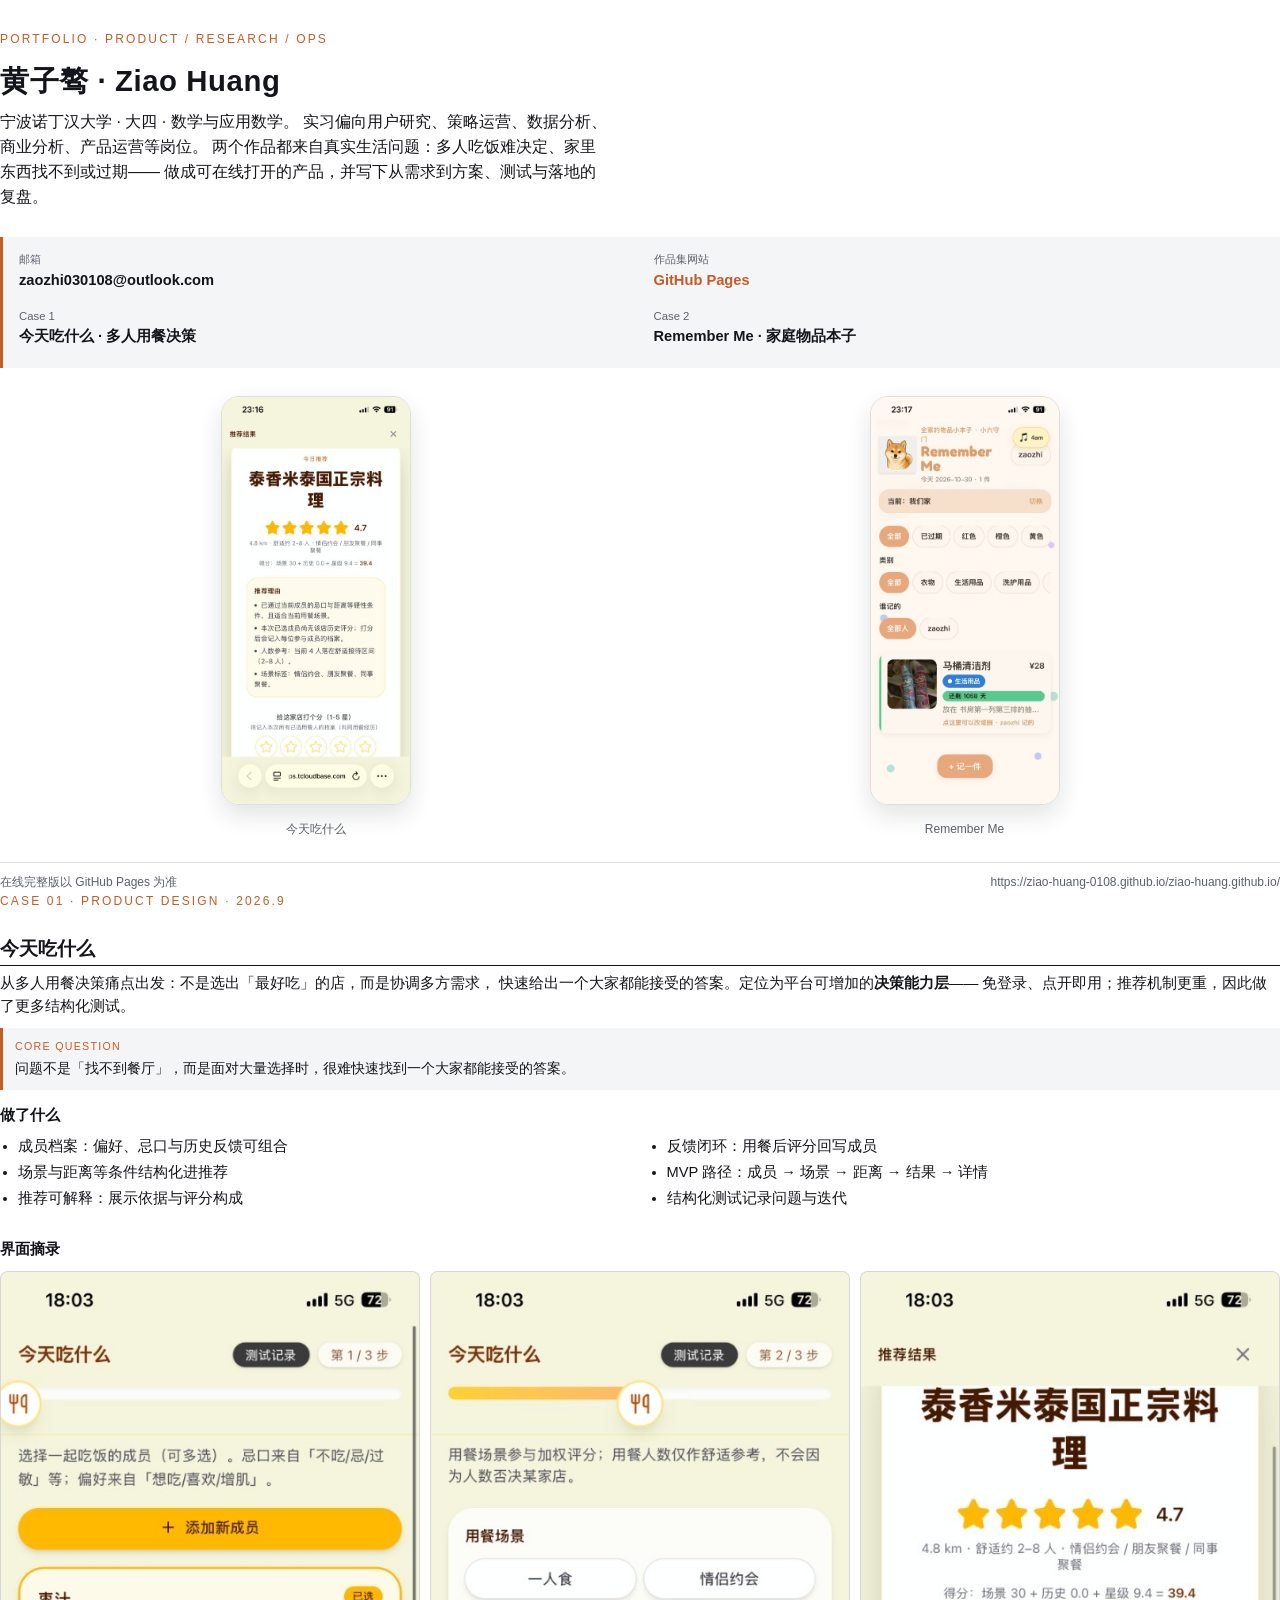
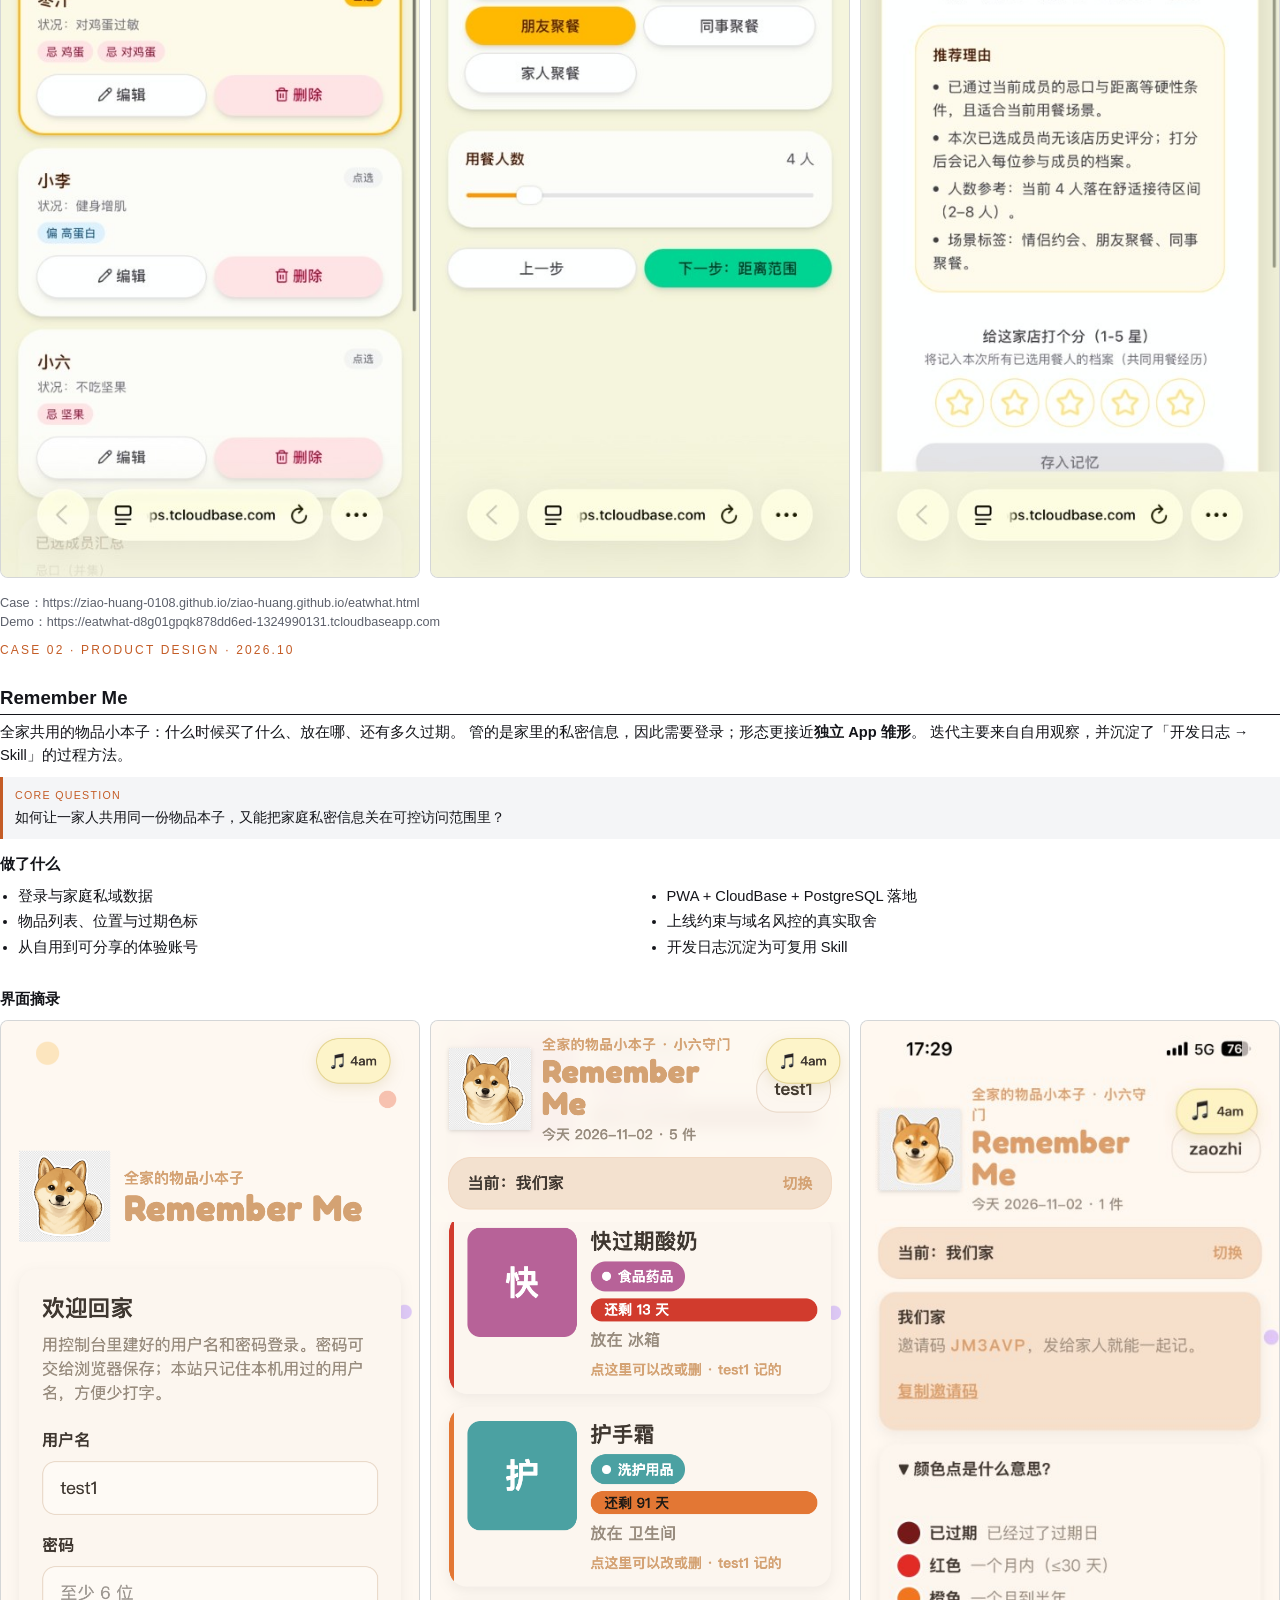
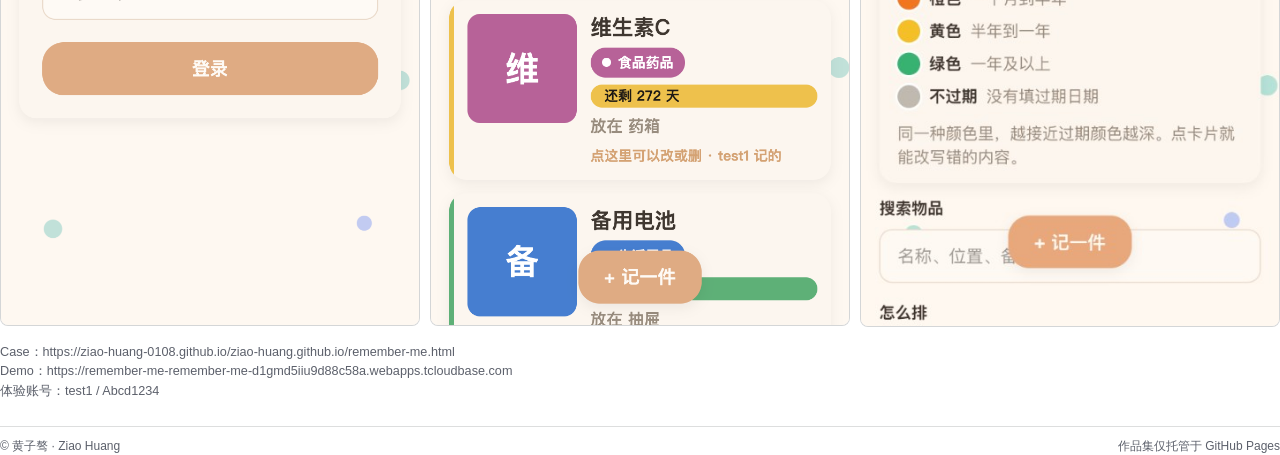
==== portfolio-print.html @ 0d46d1a1 "Host the portfolio on GitHub Pages only and add a PDF export. Drop the CloudBase sync claim, documen" ====
<!DOCTYPE html>
<html lang="zh-CN">
<head>
  <meta charset="UTF-8" />
  <meta name="viewport" content="width=device-width, initial-scale=1" />
  <title>黄子骜 · Ziao Huang｜作品集 PDF</title>
  <style>
    @page { size: A4; margin: 14mm 14mm 16mm; }
    :root {
      --ink: #14151a;
      --mute: #5c606b;
      --amber: #c45c26;
      --line: rgba(20, 21, 26, 0.14);
      --paper: #f4f5f7;
    }
    * { box-sizing: border-box; }
    html, body {
      margin: 0;
      color: var(--ink);
      font: 11pt/1.55 "PingFang SC", "Hiragino Sans GB", "Microsoft YaHei", Helvetica, Arial, sans-serif;
      background: #fff;
      -webkit-print-color-adjust: exact;
      print-color-adjust: exact;
    }
    a { color: var(--amber); text-decoration: none; }
    h1, h2, h3 { margin: 0 0 0.35em; line-height: 1.25; font-weight: 700; }
    h1 { font-size: 22pt; letter-spacing: 0.02em; }
    h2 {
      font-size: 14pt;
      border-bottom: 1.5px solid var(--ink);
      padding-bottom: 0.25em;
      margin-top: 1.4em;
    }
    h3 { font-size: 11.5pt; margin-top: 1em; }
    p { margin: 0 0 0.65em; }
    ul { margin: 0.2em 0 0.8em; padding-left: 1.2em; }
    li { margin: 0.2em 0; }
    .muted { color: var(--mute); }
    .cover {
      min-height: 90vh;
      display: flex;
      flex-direction: column;
      justify-content: space-between;
      page-break-after: always;
      padding-top: 8mm;
    }
    .eyebrow {
      color: var(--amber);
      font-size: 9pt;
      letter-spacing: 0.18em;
      text-transform: uppercase;
      margin-bottom: 1.2em;
    }
    .lead { font-size: 12pt; max-width: 38em; color: var(--ink); }
    .meta {
      display: grid;
      grid-template-columns: 1fr 1fr;
      gap: 10px 24px;
      margin-top: 28px;
      padding: 14px 16px;
      background: var(--paper);
      border-left: 3px solid var(--amber);
    }
    .meta dt { font-size: 8.5pt; color: var(--mute); margin: 0; }
    .meta dd { margin: 0 0 6px; font-weight: 600; }
    .phones {
      display: grid;
      grid-template-columns: 1fr 1fr;
      gap: 18px;
      margin-top: 28px;
      align-items: end;
    }
    .phones figure { margin: 0; text-align: center; }
    .phones img {
      width: 100%;
      max-width: 190px;
      height: auto;
      border-radius: 18px;
      border: 1px solid var(--line);
      box-shadow: 0 10px 24px rgba(20, 21, 26, 0.12);
    }
    .phones figcaption { margin-top: 8px; font-size: 9pt; color: var(--mute); }
    .footer-line {
      display: flex;
      justify-content: space-between;
      gap: 12px;
      font-size: 9pt;
      color: var(--mute);
      border-top: 1px solid var(--line);
      padding-top: 10px;
      margin-top: 24px;
    }
    .case { page-break-before: always; }
    .shot-grid {
      display: grid;
      grid-template-columns: repeat(3, 1fr);
      gap: 10px;
      margin: 12px 0 16px;
    }
    .shot-grid img {
      width: 100%;
      height: auto;
      border: 1px solid var(--line);
      border-radius: 8px;
      background: var(--paper);
    }
    .shot-wide {
      margin: 12px 0 16px;
    }
    .shot-wide img {
      width: 100%;
      max-height: 220px;
      object-fit: contain;
      object-position: top;
      border: 1px solid var(--line);
      border-radius: 8px;
      background: var(--paper);
    }
    .callout {
      background: var(--paper);
      border-left: 3px solid var(--amber);
      padding: 10px 12px;
      margin: 10px 0 14px;
      font-size: 10.5pt;
    }
    .label {
      display: block;
      font-size: 8pt;
      letter-spacing: 0.12em;
      text-transform: uppercase;
      color: var(--amber);
      margin-bottom: 4px;
    }
    .links {
      font-size: 9.5pt;
      color: var(--mute);
      margin-top: 10px;
    }
    .two-col {
      display: grid;
      grid-template-columns: 1fr 1fr;
      gap: 12px 18px;
    }
    @media print {
      .cover { min-height: auto; height: 250mm; }
    }
  </style>
</head>
<body>
  <section class="cover">
    <div>
      <p class="eyebrow">Portfolio · Product / Research / Ops</p>
      <h1>黄子骜 · Ziao Huang</h1>
      <p class="lead">
        宁波诺丁汉大学 · 大四 · 数学与应用数学。
        实习偏向用户研究、策略运营、数据分析、商业分析、产品运营等岗位。
        两个作品都来自真实生活问题：多人吃饭难决定、家里东西找不到或过期——
        做成可在线打开的产品，并写下从需求到方案、测试与落地的复盘。
      </p>
      <dl class="meta">
        <div>
          <dt>邮箱</dt>
          <dd>zaozhi030108@outlook.com</dd>
        </div>
        <div>
          <dt>作品集网站</dt>
          <dd><a href="https://ziao-huang-0108.github.io/ziao-huang.github.io/">GitHub Pages</a></dd>
        </div>
        <div>
          <dt>Case 1</dt>
          <dd>今天吃什么 · 多人用餐决策</dd>
        </div>
        <div>
          <dt>Case 2</dt>
          <dd>Remember Me · 家庭物品本子</dd>
        </div>
      </dl>
      <div class="phones">
        <figure>
          <img src="assets/hero/eatwhat.jpg" alt="今天吃什么" />
          <figcaption>今天吃什么</figcaption>
        </figure>
        <figure>
          <img src="assets/hero/remember-me.jpg" alt="Remember Me" />
          <figcaption>Remember Me</figcaption>
        </figure>
      </div>
    </div>
    <div class="footer-line">
      <span>在线完整版以 GitHub Pages 为准</span>
      <span>https://ziao-huang-0108.github.io/ziao-huang.github.io/</span>
    </div>
  </section>

  <section class="case">
    <p class="eyebrow">Case 01 · Product Design · 2026.9</p>
    <h2>今天吃什么</h2>
    <p>
      从多人用餐决策痛点出发：不是选出「最好吃」的店，而是协调多方需求，
      快速给出一个大家都能接受的答案。定位为平台可增加的<strong>决策能力层</strong>——
      免登录、点开即用；推荐机制更重，因此做了更多结构化测试。
    </p>
    <div class="callout">
      <span class="label">Core question</span>
      问题不是「找不到餐厅」，而是面对大量选择时，很难快速找到一个大家都能接受的答案。
    </div>
    <h3>做了什么</h3>
    <div class="two-col">
      <ul>
        <li>成员档案：偏好、忌口与历史反馈可组合</li>
        <li>场景与距离等条件结构化进推荐</li>
        <li>推荐可解释：展示依据与评分构成</li>
      </ul>
      <ul>
        <li>反馈闭环：用餐后评分回写成员</li>
        <li>MVP 路径：成员 → 场景 → 距离 → 结果 → 详情</li>
        <li>结构化测试记录问题与迭代</li>
      </ul>
    </div>
    <h3>界面摘录</h3>
    <div class="shot-grid">
      <img src="assets/eatwhat/01-members-phone.jpg" alt="成员" />
      <img src="assets/eatwhat/02-scene-phone.jpg" alt="场景" />
      <img src="assets/eatwhat/04-result-phone.jpg" alt="结果" />
    </div>
    <p class="links">
      Case：https://ziao-huang-0108.github.io/ziao-huang.github.io/eatwhat.html<br />
      Demo：https://eatwhat-d8g01gpqk878dd6ed-1324990131.tcloudbaseapp.com
    </p>
  </section>

  <section class="case">
    <p class="eyebrow">Case 02 · Product Design · 2026.10</p>
    <h2>Remember Me</h2>
    <p>
      全家共用的物品小本子：什么时候买了什么、放在哪、还有多久过期。
      管的是家里的私密信息，因此需要登录；形态更接近<strong>独立 App 雏形</strong>。
      迭代主要来自自用观察，并沉淀了「开发日志 → Skill」的过程方法。
    </p>
    <div class="callout">
      <span class="label">Core question</span>
      如何让一家人共用同一份物品本子，又能把家庭私密信息关在可控访问范围里？
    </div>
    <h3>做了什么</h3>
    <div class="two-col">
      <ul>
        <li>登录与家庭私域数据</li>
        <li>物品列表、位置与过期色标</li>
        <li>从自用到可分享的体验账号</li>
      </ul>
      <ul>
        <li>PWA + CloudBase + PostgreSQL 落地</li>
        <li>上线约束与域名风控的真实取舍</li>
        <li>开发日志沉淀为可复用 Skill</li>
      </ul>
    </div>
    <h3>界面摘录</h3>
    <div class="shot-grid">
      <img src="assets/remember-me/03-login.png" alt="登录" />
      <img src="assets/remember-me/05-items-colored.png" alt="物品列表" />
      <img src="assets/remember-me/05-expiry-colors.png" alt="过期色标" />
    </div>
    <p class="links">
      Case：https://ziao-huang-0108.github.io/ziao-huang.github.io/remember-me.html<br />
      Demo：https://remember-me-remember-me-d1gmd5iiu9d88c58a.webapps.tcloudbase.com<br />
      体验账号：test1 / Abcd1234
    </p>
    <div class="footer-line">
      <span>© 黄子骜 · Ziao Huang</span>
      <span>作品集仅托管于 GitHub Pages</span>
    </div>
  </section>
</body>
</html>
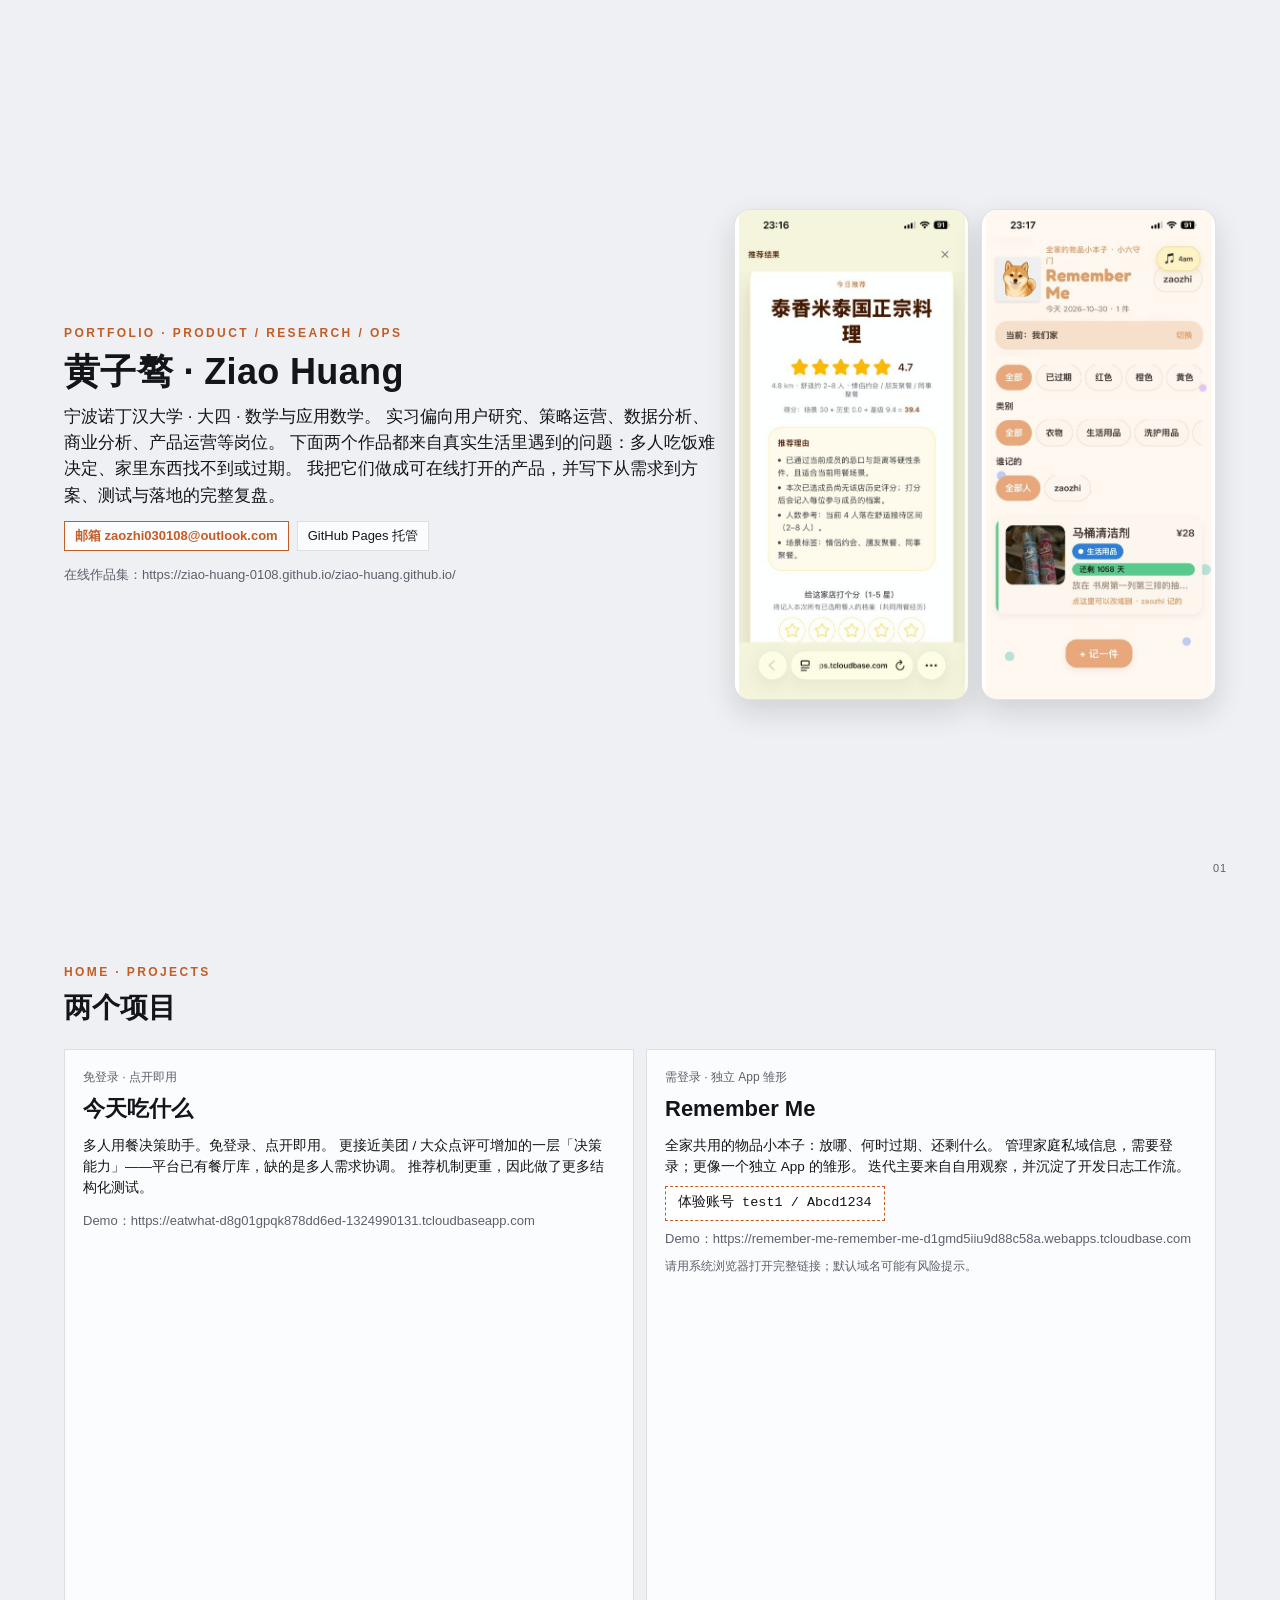
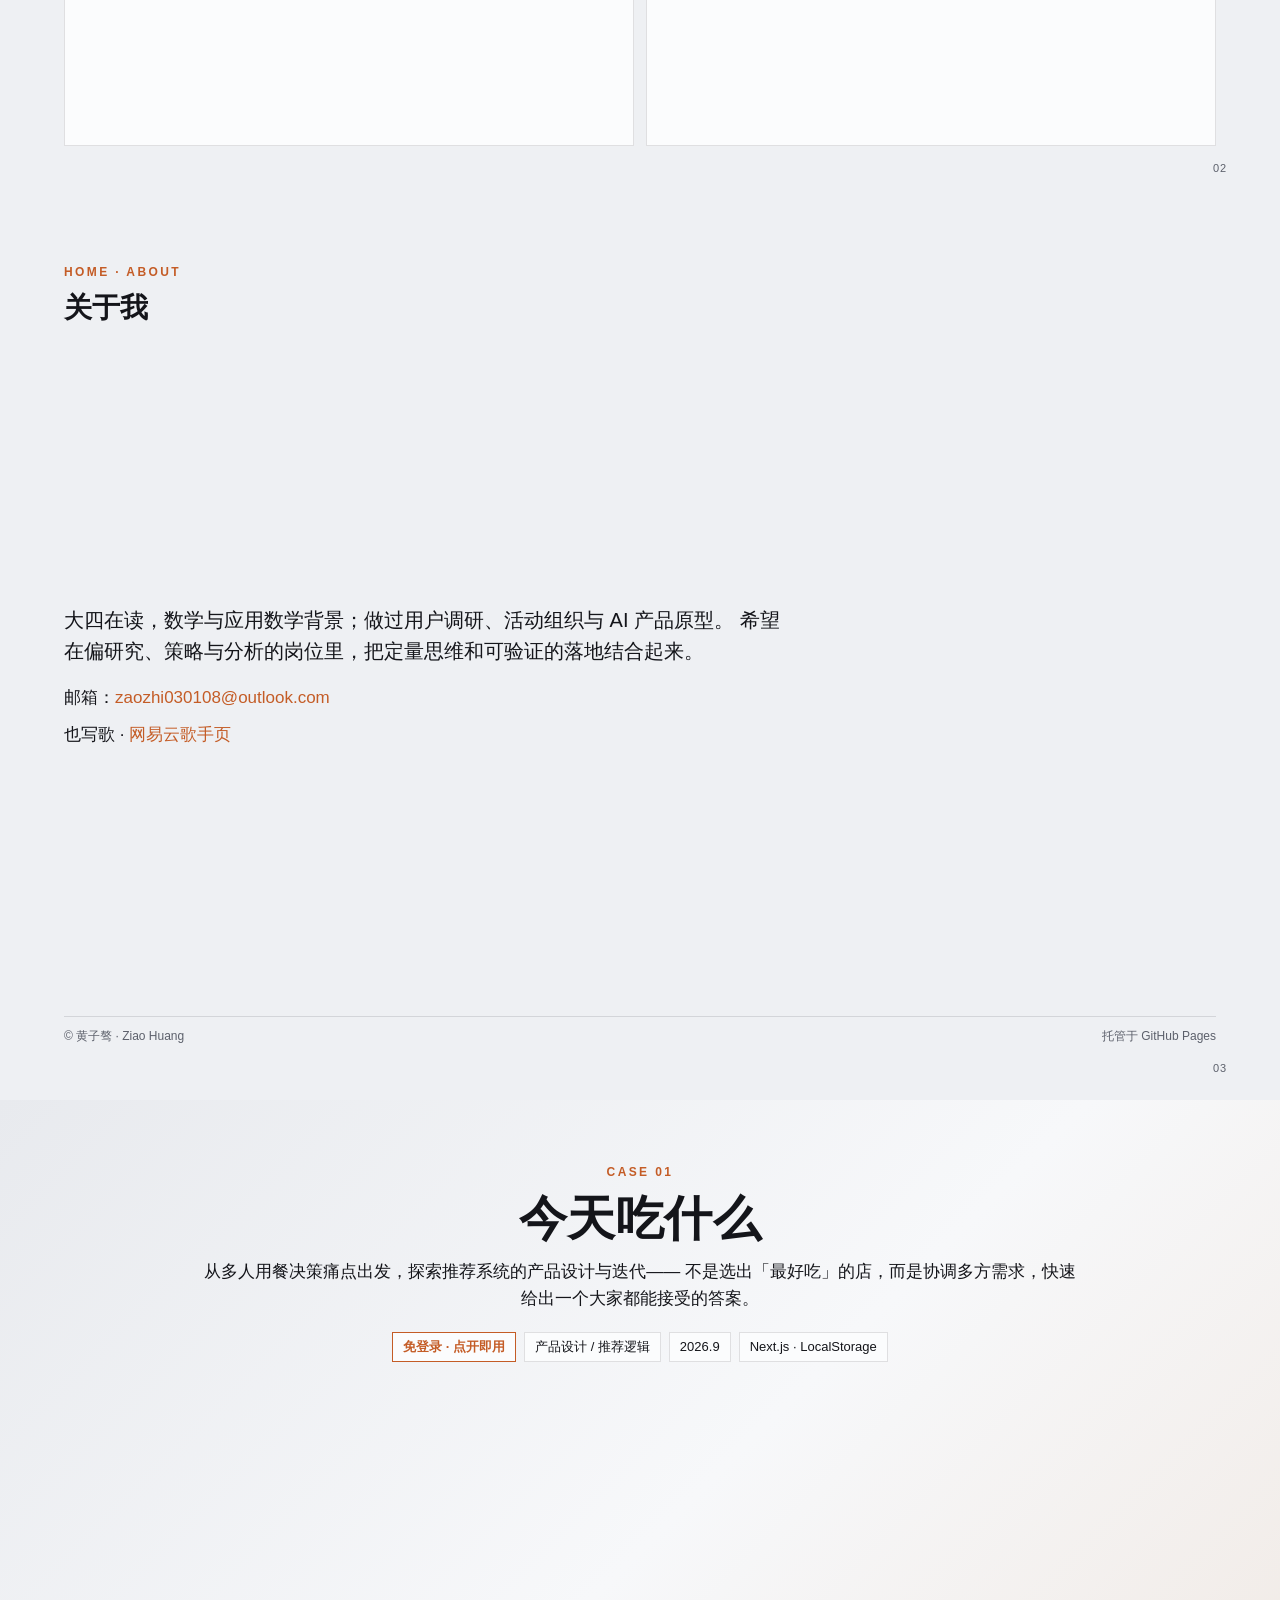
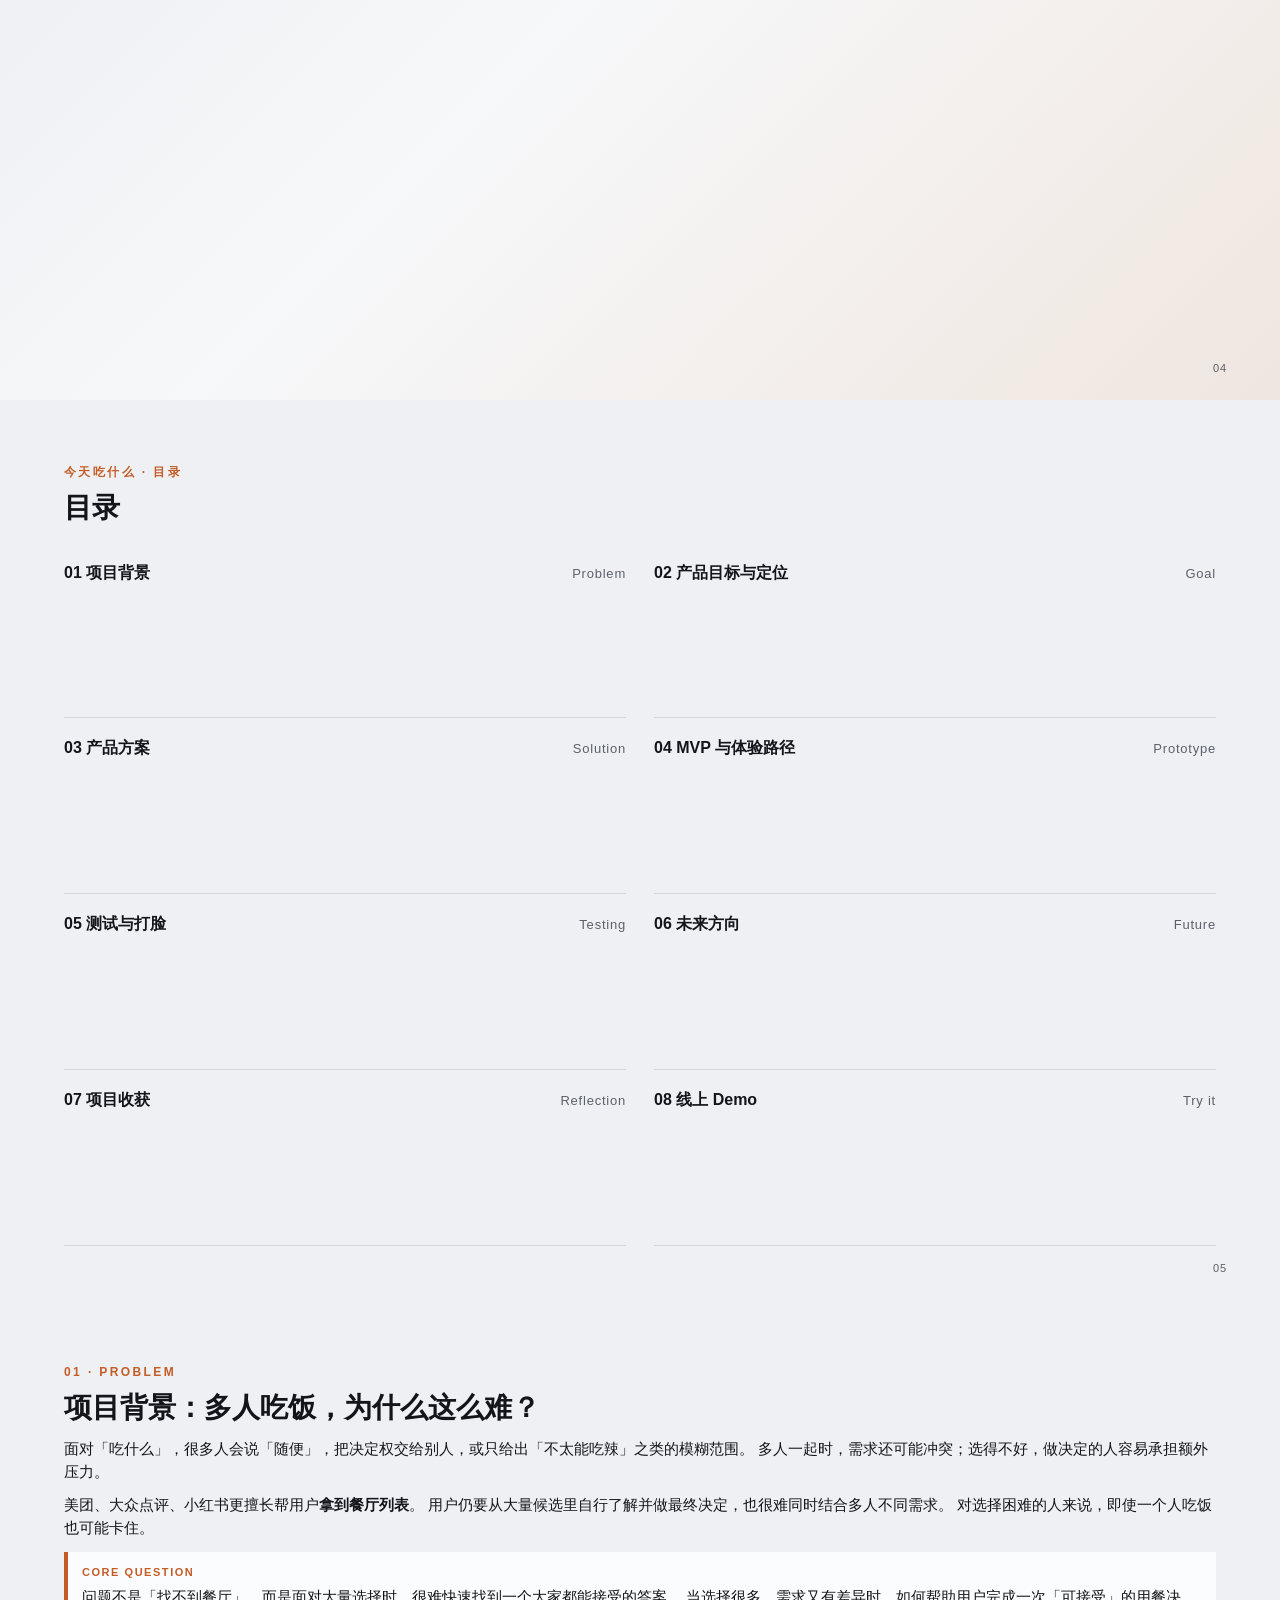
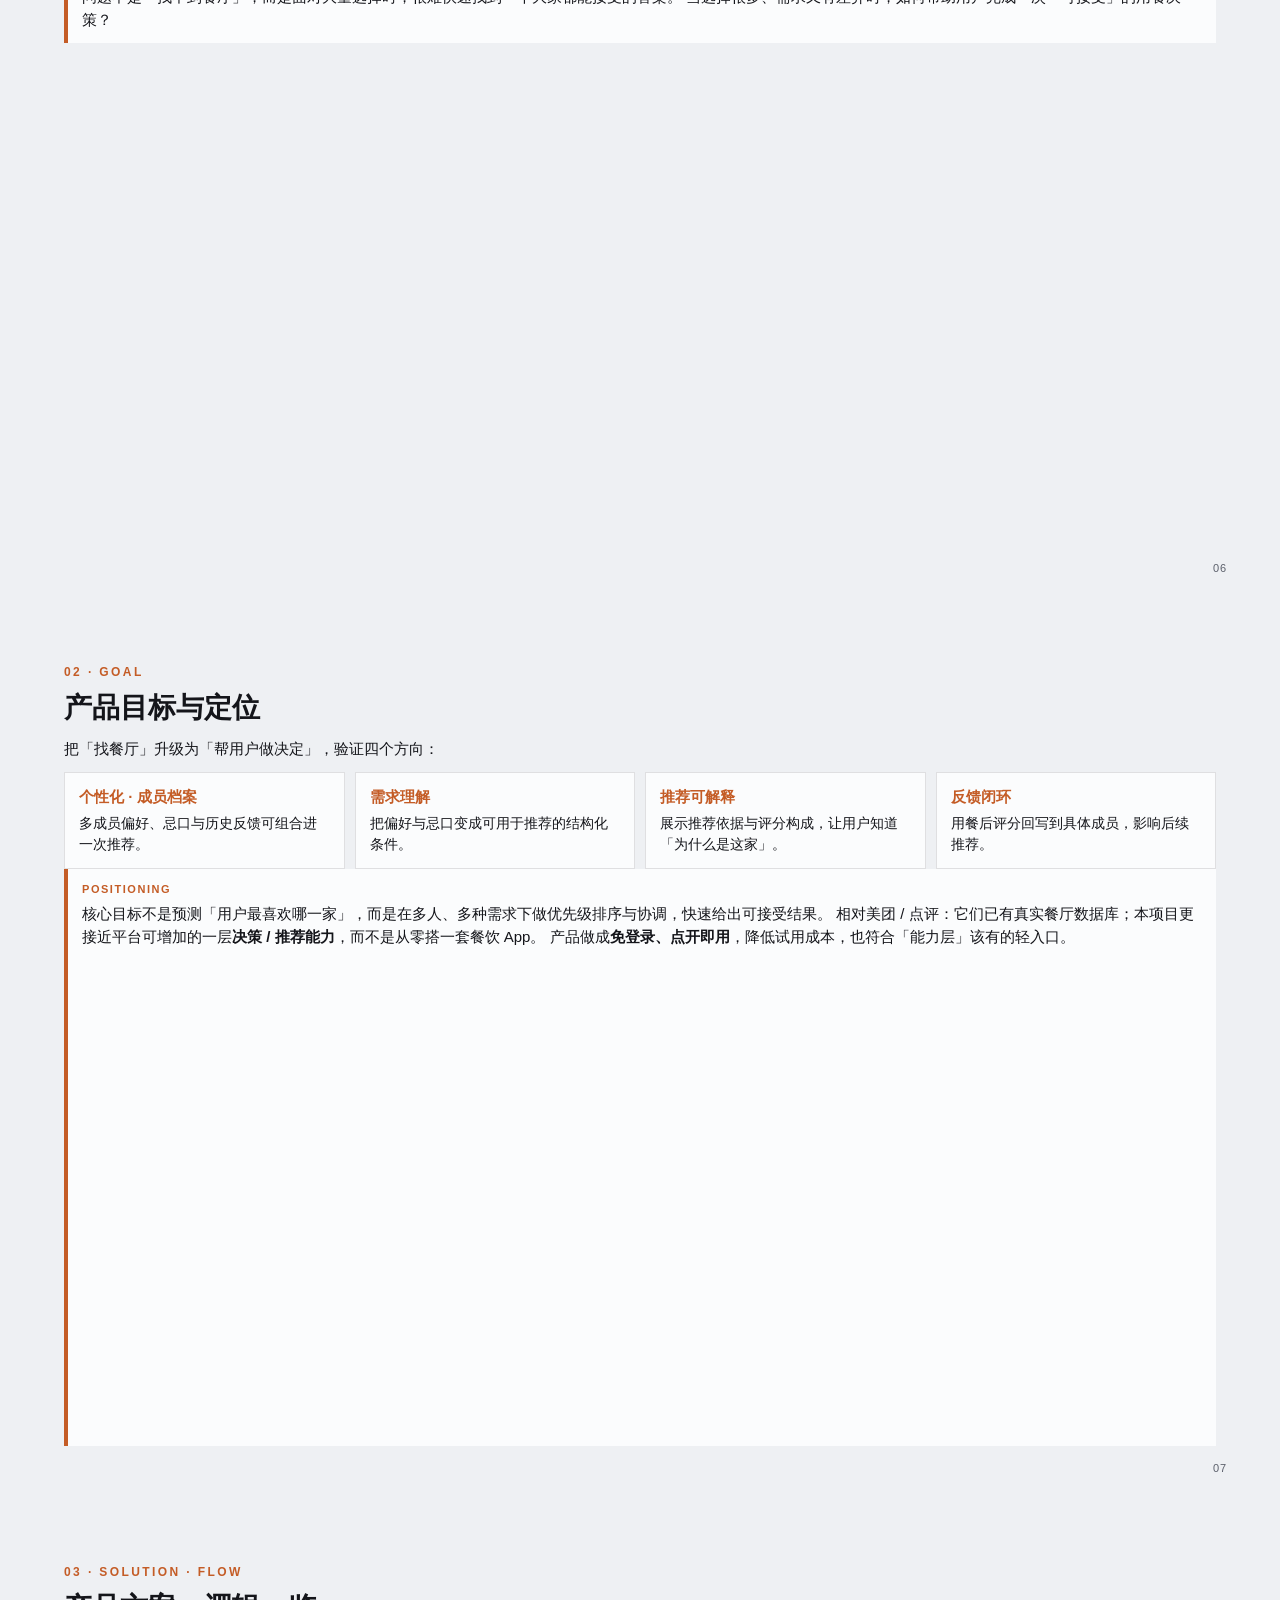
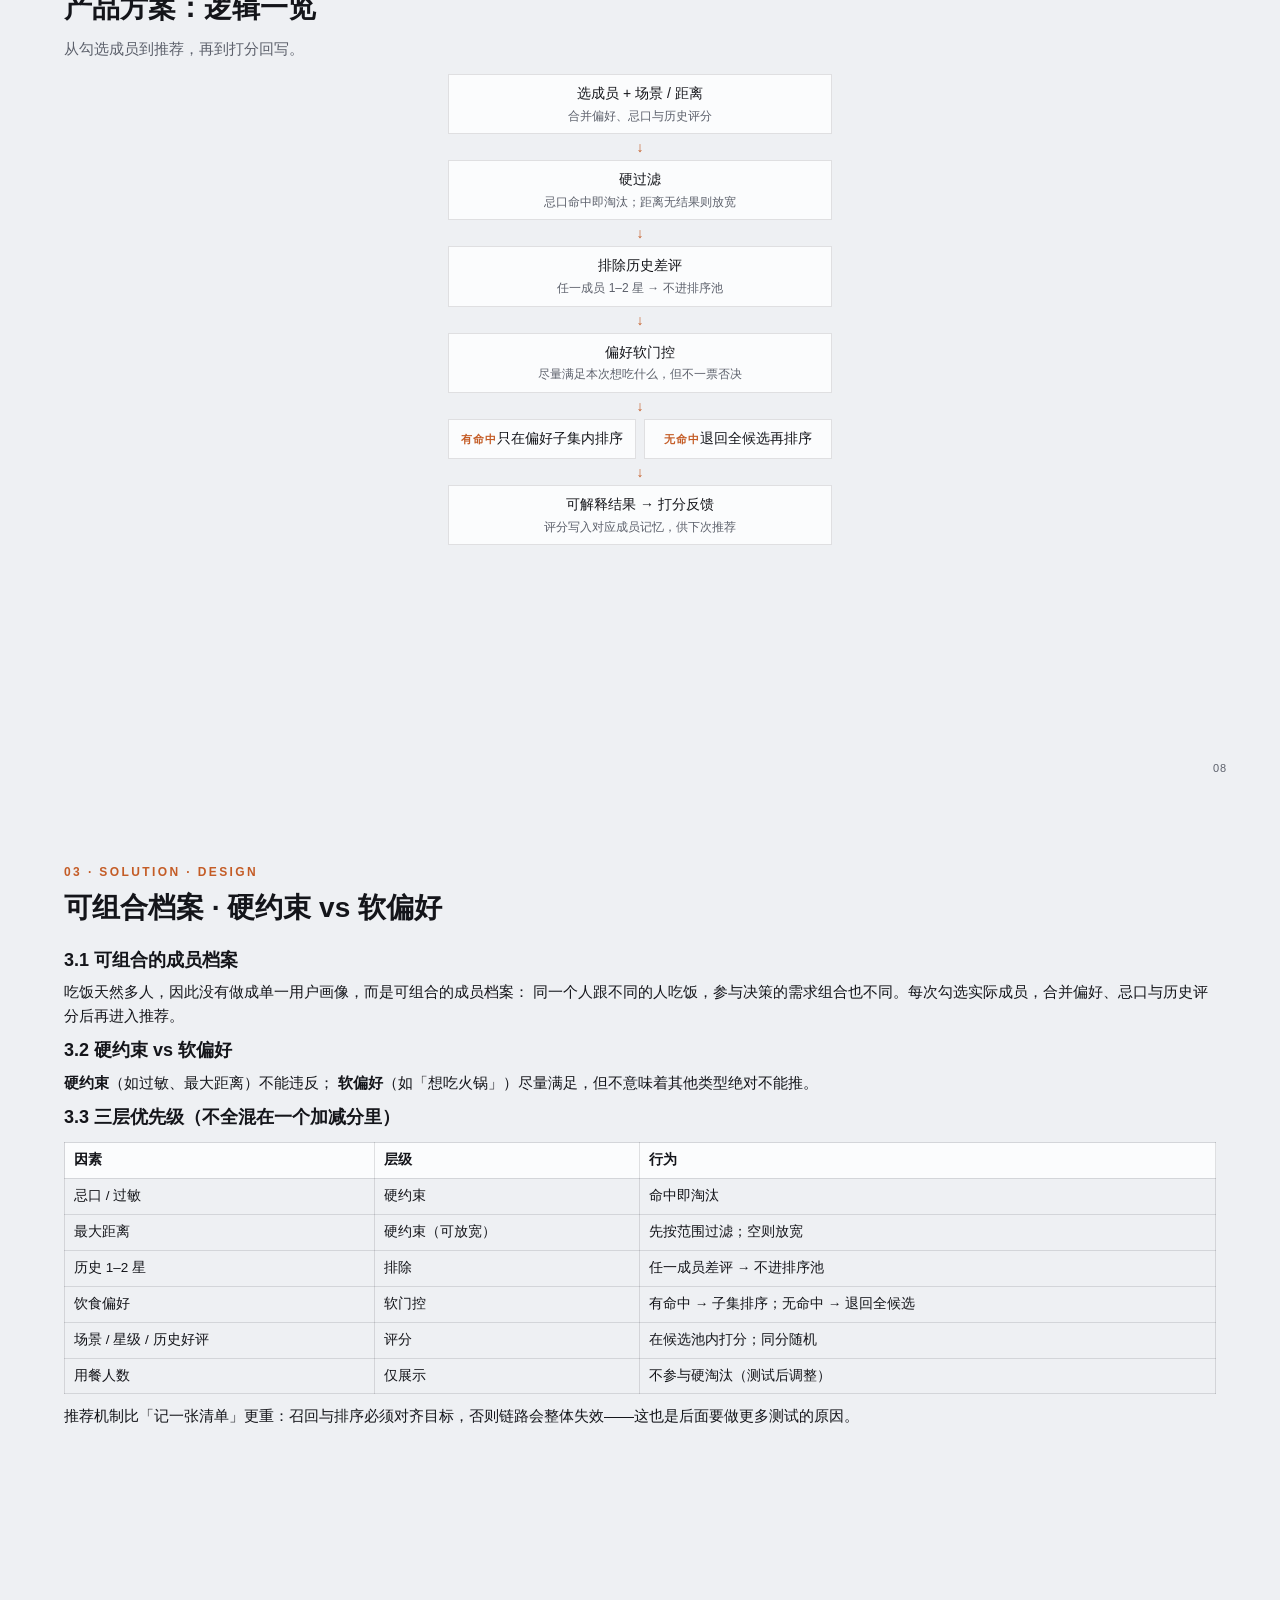
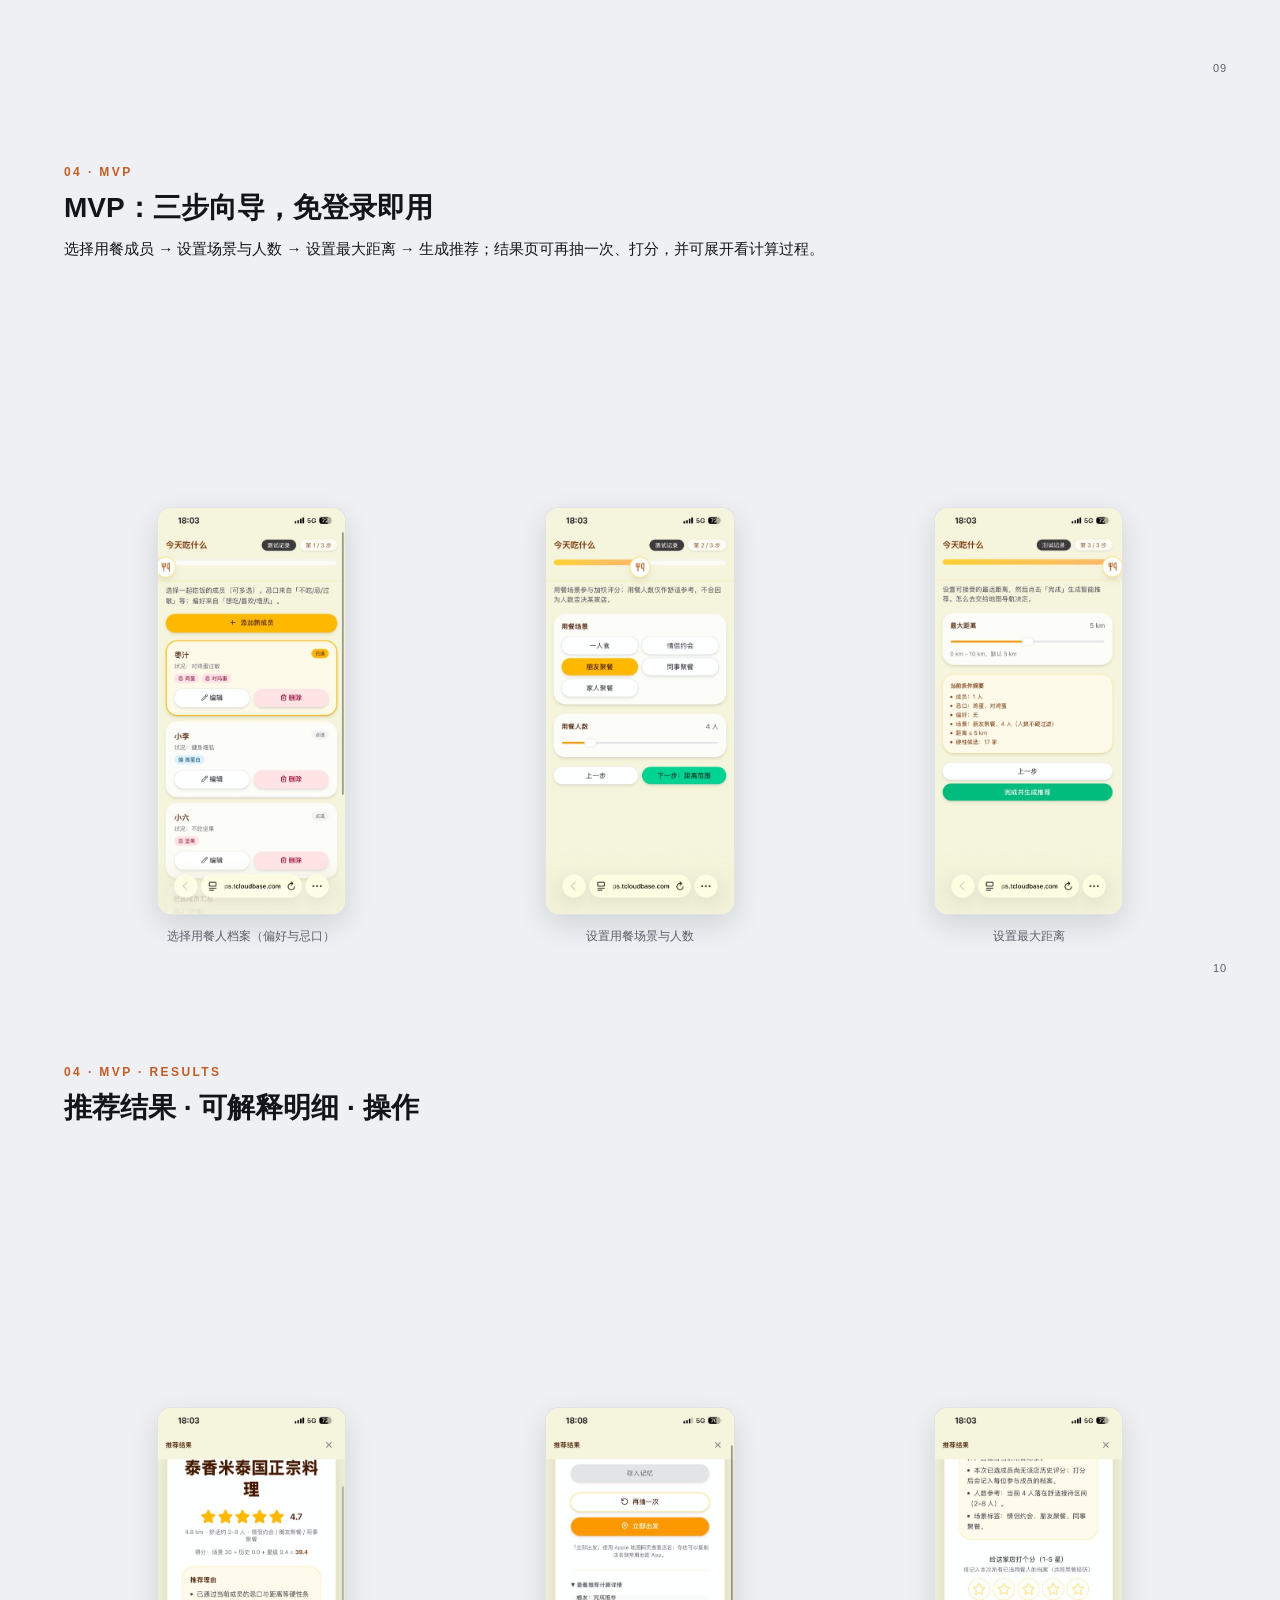
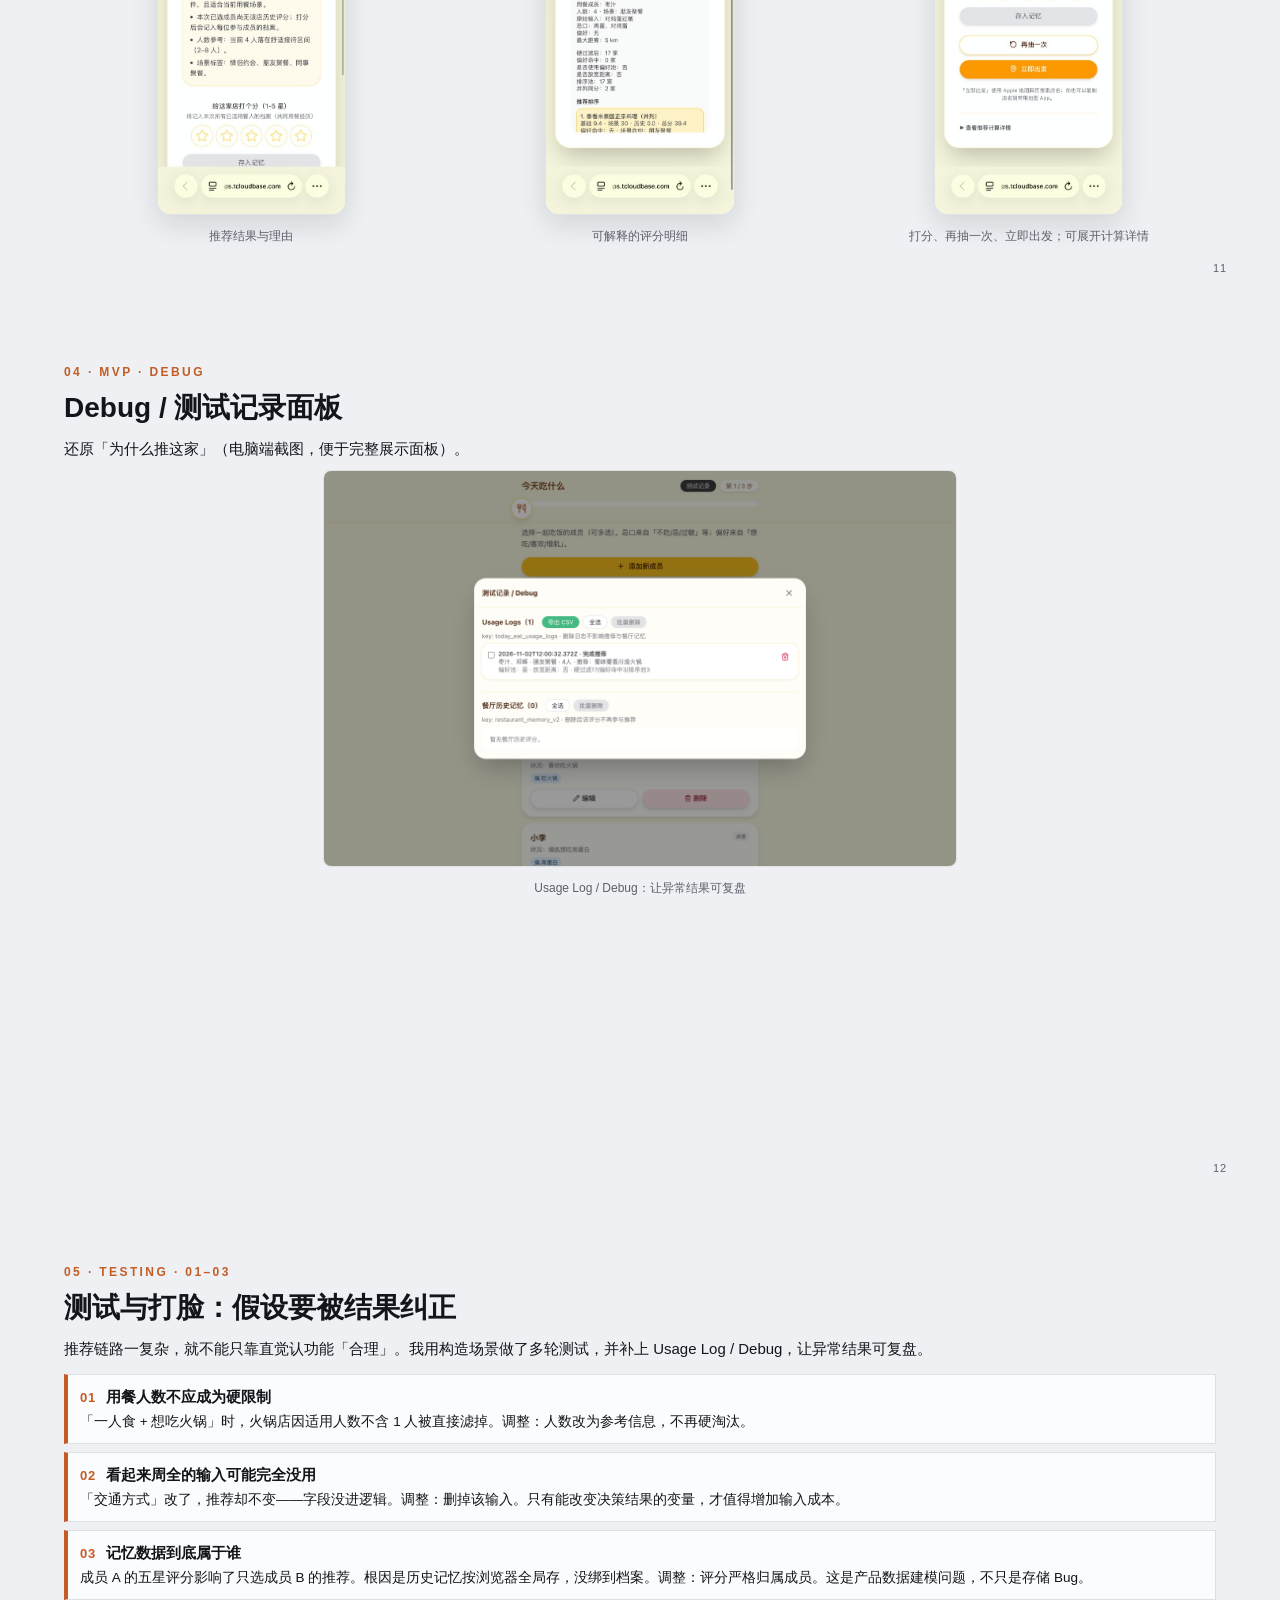
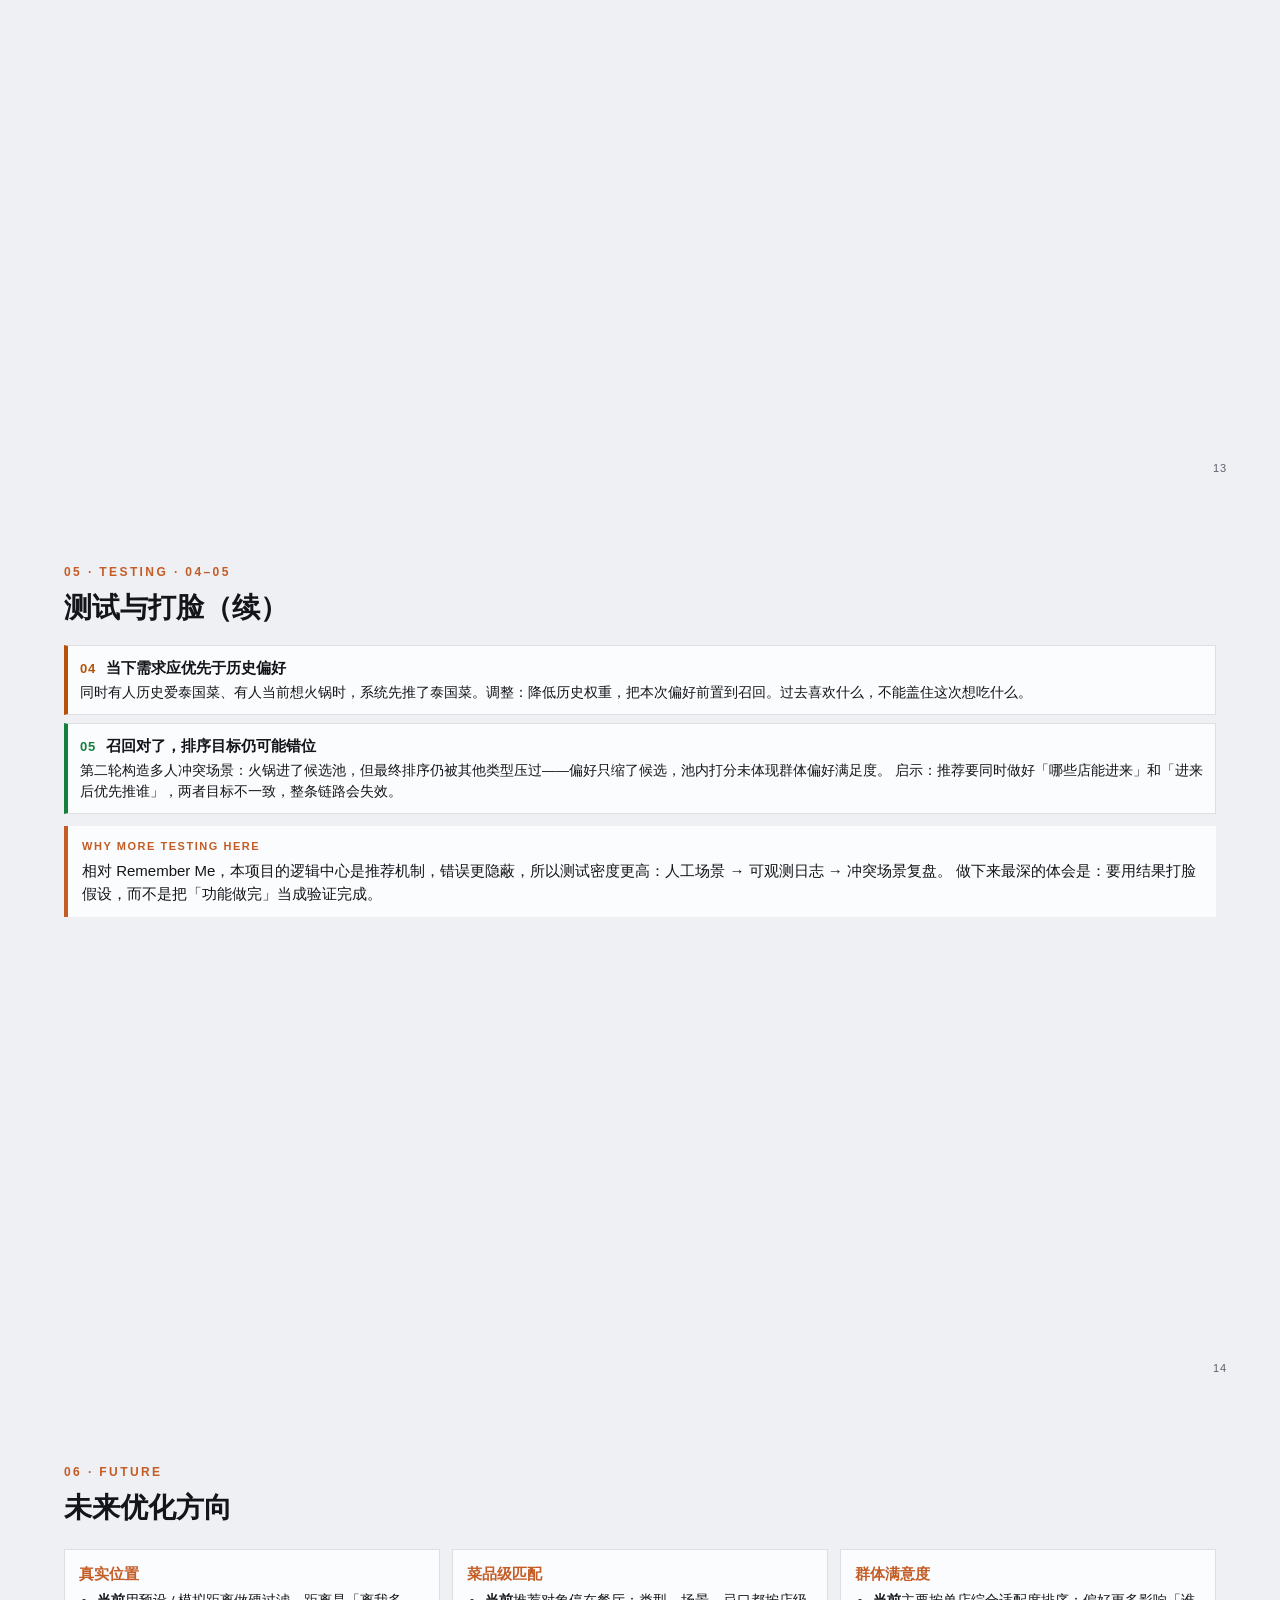
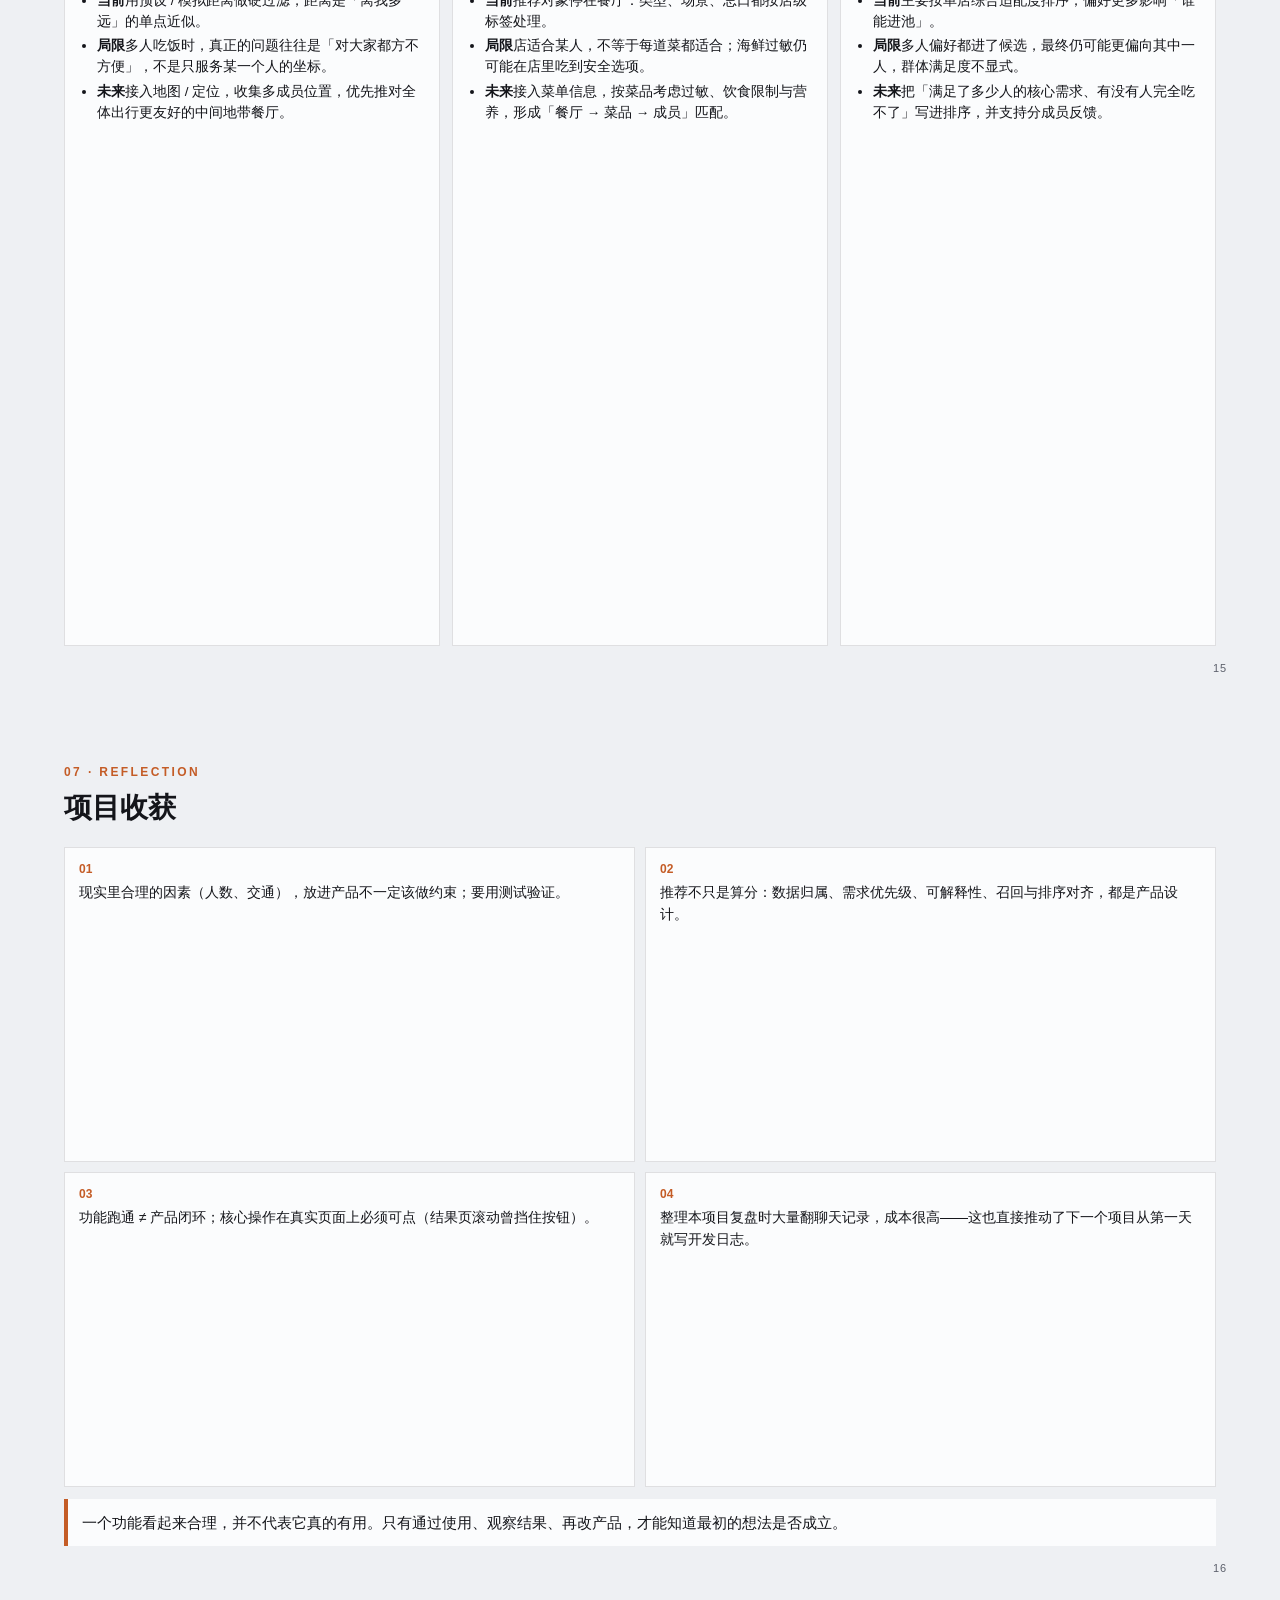
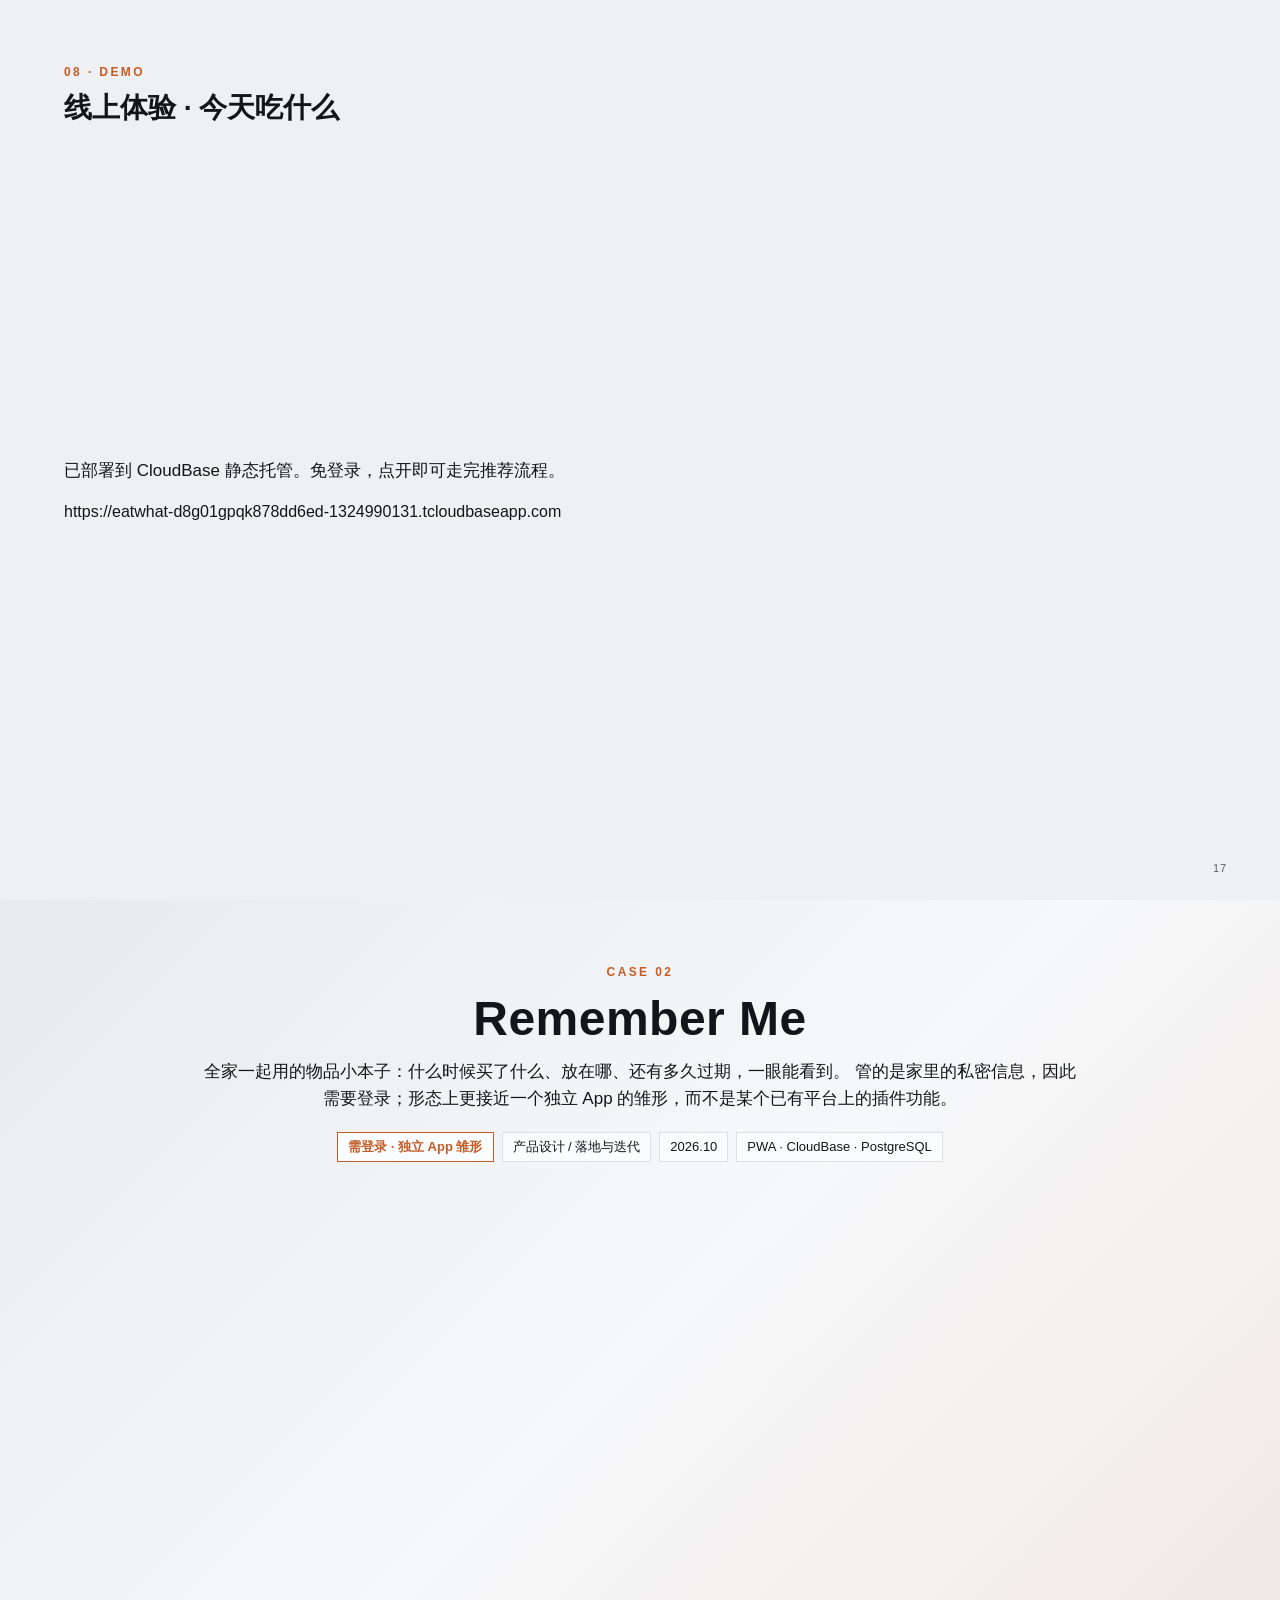
==== commit 644c7aaf: "Rebuild the portfolio PDF as a full PPT-style case deck. Include homepage and both case studies end-" ====
--- a/portfolio-print.html
+++ b/portfolio-print.html
@@ -2,273 +2,1046 @@
 <html lang="zh-CN">
 <head>
   <meta charset="UTF-8" />
-  <meta name="viewport" content="width=device-width, initial-scale=1" />
-  <title>黄子骜 · Ziao Huang｜作品集 PDF</title>
+  <title>黄子骜 · Ziao Huang｜作品集（PPT 版）</title>
   <style>
-    @page { size: A4; margin: 14mm 14mm 16mm; }
+    @page { size: landscape; margin: 0; }
     :root {
       --ink: #14151a;
       --mute: #5c606b;
       --amber: #c45c26;
-      --line: rgba(20, 21, 26, 0.14);
-      --paper: #f4f5f7;
+      --paper: #eef0f3;
+      --surface: #fbfcfd;
+      --line: rgba(20, 21, 26, 0.12);
+      --ok: #15803d;
+      --warn: #b45309;
     }
     * { box-sizing: border-box; }
     html, body {
-      margin: 0;
+      margin: 0; padding: 0;
       color: var(--ink);
-      font: 11pt/1.55 "PingFang SC", "Hiragino Sans GB", "Microsoft YaHei", Helvetica, Arial, sans-serif;
-      background: #fff;
+      background: #111;
+      font: 15px/1.55 "PingFang SC", "Hiragino Sans GB", "Microsoft YaHei", Helvetica, Arial, sans-serif;
       -webkit-print-color-adjust: exact;
       print-color-adjust: exact;
     }
     a { color: var(--amber); text-decoration: none; }
-    h1, h2, h3 { margin: 0 0 0.35em; line-height: 1.25; font-weight: 700; }
-    h1 { font-size: 22pt; letter-spacing: 0.02em; }
-    h2 {
-      font-size: 14pt;
-      border-bottom: 1.5px solid var(--ink);
-      padding-bottom: 0.25em;
-      margin-top: 1.4em;
-    }
-    h3 { font-size: 11.5pt; margin-top: 1em; }
-    p { margin: 0 0 0.65em; }
-    ul { margin: 0.2em 0 0.8em; padding-left: 1.2em; }
-    li { margin: 0.2em 0; }
-    .muted { color: var(--mute); }
-    .cover {
-      min-height: 90vh;
+    h1, h2, h3, p, ul, ol, table { margin: 0; }
+    ul, ol { padding-left: 1.2em; }
+    li + li { margin-top: 0.28em; }
+    strong { font-weight: 700; }
+
+    .slide {
+      width: 100vw;
+      height: 100vh;
+      padding: 7vh 5vw 6vh;
+      background: var(--paper);
+      page-break-after: always;
+      page-break-inside: avoid;
+      break-after: page;
+      break-inside: avoid;
+      position: relative;
+      overflow: hidden;
+      display: block;
+    }
+    .slide-inner {
+      height: 100%;
       display: flex;
       flex-direction: column;
-      justify-content: space-between;
-      page-break-after: always;
-      padding-top: 8mm;
+    }
+    .slide:last-child { page-break-after: auto; break-after: auto; }
+    .slide::after {
+      content: attr(data-folio);
+      position: absolute;
+      right: 14mm; bottom: 6mm;
+      font-size: 11px; color: var(--mute); letter-spacing: 0.08em;
     }
     .eyebrow {
       color: var(--amber);
-      font-size: 9pt;
-      letter-spacing: 0.18em;
+      font-size: 12px;
+      letter-spacing: 0.2em;
       text-transform: uppercase;
-      margin-bottom: 1.2em;
-    }
-    .lead { font-size: 12pt; max-width: 38em; color: var(--ink); }
-    .meta {
-      display: grid;
-      grid-template-columns: 1fr 1fr;
-      gap: 10px 24px;
-      margin-top: 28px;
-      padding: 14px 16px;
-      background: var(--paper);
-      border-left: 3px solid var(--amber);
-    }
-    .meta dt { font-size: 8.5pt; color: var(--mute); margin: 0; }
-    .meta dd { margin: 0 0 6px; font-weight: 600; }
-    .phones {
-      display: grid;
-      grid-template-columns: 1fr 1fr;
-      gap: 18px;
-      margin-top: 28px;
-      align-items: end;
-    }
-    .phones figure { margin: 0; text-align: center; }
-    .phones img {
-      width: 100%;
-      max-width: 190px;
-      height: auto;
-      border-radius: 18px;
+      margin-bottom: 8px;
+      font-weight: 600;
+    }
+    .slide h1 {
+      font-size: 36px;
+      line-height: 1.2;
+      letter-spacing: 0.01em;
+      margin-bottom: 10px;
+    }
+    .slide h2 {
+      font-size: 28px;
+      line-height: 1.25;
+      margin-bottom: 12px;
+    }
+    .slide h3 {
+      font-size: 18px;
+      margin: 10px 0 6px;
+    }
+    .lead { font-size: 17px; max-width: 52em; color: var(--ink); }
+    .body { font-size: 15px; color: var(--ink); }
+    .mute { color: var(--mute); }
+    .grow { flex: 1; min-height: 0; }
+
+    .meta-row {
+      display: flex; flex-wrap: wrap; gap: 8px;
+      margin: 12px 0 0;
+    }
+    .chip {
+      display: inline-block;
+      padding: 4px 10px;
       border: 1px solid var(--line);
-      box-shadow: 0 10px 24px rgba(20, 21, 26, 0.12);
-    }
-    .phones figcaption { margin-top: 8px; font-size: 9pt; color: var(--mute); }
-    .footer-line {
-      display: flex;
-      justify-content: space-between;
-      gap: 12px;
-      font-size: 9pt;
-      color: var(--mute);
-      border-top: 1px solid var(--line);
-      padding-top: 10px;
-      margin-top: 24px;
-    }
-    .case { page-break-before: always; }
-    .shot-grid {
-      display: grid;
-      grid-template-columns: repeat(3, 1fr);
-      gap: 10px;
-      margin: 12px 0 16px;
-    }
-    .shot-grid img {
-      width: 100%;
-      height: auto;
-      border: 1px solid var(--line);
-      border-radius: 8px;
-      background: var(--paper);
-    }
-    .shot-wide {
-      margin: 12px 0 16px;
-    }
-    .shot-wide img {
-      width: 100%;
-      max-height: 220px;
-      object-fit: contain;
-      object-position: top;
-      border: 1px solid var(--line);
-      border-radius: 8px;
-      background: var(--paper);
-    }
+      background: var(--surface);
+      font-size: 13px;
+    }
+    .chip.strong { border-color: var(--amber); color: var(--amber); font-weight: 700; }
+
     .callout {
-      background: var(--paper);
-      border-left: 3px solid var(--amber);
-      padding: 10px 12px;
-      margin: 10px 0 14px;
-      font-size: 10.5pt;
-    }
-    .label {
+      background: var(--surface);
+      border-left: 4px solid var(--amber);
+      padding: 12px 14px;
+      margin-top: 12px;
+      font-size: 15px;
+    }
+    .callout .label {
       display: block;
-      font-size: 8pt;
-      letter-spacing: 0.12em;
+      font-size: 11px;
+      letter-spacing: 0.14em;
       text-transform: uppercase;
       color: var(--amber);
       margin-bottom: 4px;
-    }
-    .links {
-      font-size: 9.5pt;
-      color: var(--mute);
-      margin-top: 10px;
-    }
-    .two-col {
-      display: grid;
-      grid-template-columns: 1fr 1fr;
-      gap: 12px 18px;
-    }
-    @media print {
-      .cover { min-height: auto; height: 250mm; }
-    }
+      font-weight: 700;
+    }
+
+    .grid-2 { display: grid; grid-template-columns: 1fr 1fr; gap: 12px; margin-top: 12px; }
+    .grid-3 { display: grid; grid-template-columns: 1fr 1fr 1fr; gap: 12px; margin-top: 12px; }
+    .grid-4 { display: grid; grid-template-columns: 1fr 1fr 1fr 1fr; gap: 10px; margin-top: 12px; }
+    .panel {
+      background: var(--surface);
+      border: 1px solid var(--line);
+      padding: 12px 14px;
+    }
+    .panel .goal-title { font-weight: 700; font-size: 15px; margin-bottom: 6px; color: var(--amber); }
+    .panel p, .panel li { font-size: 13.5px; }
+
+    .toc-list { display: grid; grid-template-columns: 1fr 1fr; gap: 10px 28px; margin-top: 16px; }
+    .toc-list div {
+      display: flex; justify-content: space-between; align-items: baseline;
+      border-bottom: 1px solid var(--line); padding: 8px 0; font-size: 16px;
+    }
+    .toc-list span { color: var(--mute); font-size: 13px; letter-spacing: 0.06em; }
+
+    table { width: 100%; border-collapse: collapse; font-size: 13.5px; margin-top: 10px; }
+    th, td { border: 1px solid var(--line); padding: 7px 9px; text-align: left; vertical-align: top; }
+    th { background: var(--surface); font-weight: 700; }
+
+    .flow {
+      display: flex; flex-direction: column; align-items: stretch; gap: 6px;
+      margin-top: 8px; font-size: 14px;
+    }
+    .flow-step {
+      background: var(--surface); border: 1px solid var(--line);
+      padding: 8px 12px; text-align: center;
+    }
+    .flow-step span { display: block; color: var(--mute); font-size: 12px; margin-top: 2px; }
+    .flow-arrow { text-align: center; color: var(--amber); font-weight: 700; line-height: 1; }
+    .flow-branch, .flow-actions {
+      display: grid; grid-template-columns: 1fr 1fr; gap: 8px;
+    }
+    .flow-branch { grid-template-columns: 1fr 1fr; }
+    .flow-actions { grid-template-columns: 1fr 1fr 1fr; }
+    .flow-branch-label {
+      display: inline-block !important; color: var(--amber) !important;
+      font-size: 11px !important; font-weight: 700; letter-spacing: 0.08em;
+      margin-bottom: 2px;
+    }
+
+    .phones {
+      display: grid; gap: 14px; margin-top: 10px; align-items: end; justify-items: center;
+    }
+    .phones.cols-2 { grid-template-columns: 1fr 1fr; }
+    .phones.cols-3 { grid-template-columns: 1fr 1fr 1fr; }
+    .phones figure { margin: 0; text-align: center; }
+    .phones img {
+      height: 118mm; width: auto; max-width: 100%;
+      object-fit: contain; border-radius: 14px;
+      border: 1px solid var(--line);
+      background: #fff;
+      box-shadow: 0 10px 28px rgba(20,21,26,0.12);
+    }
+    .phones.cols-3 img { height: 108mm; }
+    .phones figcaption { margin-top: 6px; font-size: 12px; color: var(--mute); }
+
+    .wide-shot { margin-top: 10px; text-align: center; }
+    .wide-shot img {
+      max-height: 105mm; max-width: 100%;
+      object-fit: contain; border: 1px solid var(--line);
+      border-radius: 8px; background: #fff;
+    }
+    .wide-shot figcaption { margin-top: 6px; font-size: 12px; color: var(--mute); }
+
+    .issue {
+      border: 1px solid var(--line);
+      border-left: 4px solid var(--amber);
+      background: var(--surface);
+      padding: 10px 12px;
+      margin-top: 8px;
+    }
+    .issue.warn { border-left-color: var(--warn); }
+    .issue.ok { border-left-color: var(--ok); }
+    .issue .head { display: flex; gap: 10px; align-items: baseline; margin-bottom: 4px; }
+    .issue .num {
+      font-weight: 700; color: var(--amber); font-size: 13px; letter-spacing: 0.06em;
+    }
+    .issue.warn .num { color: var(--warn); }
+    .issue.ok .num { color: var(--ok); }
+    .issue h3 { font-size: 15px; margin: 0; }
+    .issue p { font-size: 13.5px; }
+
+    .insights { display: grid; grid-template-columns: 1fr 1fr; gap: 10px; margin-top: 10px; }
+    .insight {
+      background: var(--surface); border: 1px solid var(--line); padding: 12px 14px;
+    }
+    .insight-num { display: block; color: var(--amber); font-weight: 700; font-size: 12px; margin-bottom: 4px; }
+    .insight p { font-size: 14px; }
+
+    .cover-split {
+      display: grid; grid-template-columns: 1.15fr 0.85fr; gap: 18px;
+      flex: 1; min-height: 0; align-items: center;
+    }
+    .cover-phones {
+      display: grid; grid-template-columns: 1fr 1fr; gap: 12px; align-items: end;
+    }
+    .cover-phones img {
+      width: 100%; height: auto; max-height: 130mm;
+      object-fit: contain; border-radius: 16px;
+      border: 1px solid var(--line); background: #fff;
+      box-shadow: 0 12px 30px rgba(20,21,26,0.14);
+    }
+    .footer-bar {
+      display: flex; justify-content: space-between; gap: 12px;
+      margin-top: auto; padding-top: 10px;
+      border-top: 1px solid var(--line);
+      font-size: 12px; color: var(--mute);
+    }
+    .cred {
+      display: inline-block; padding: 6px 12px;
+      background: #fff; border: 1px dashed var(--amber);
+      font-family: ui-monospace, Menlo, Consolas, monospace;
+      font-size: 14px; margin: 8px 0;
+    }
+    .two-col-body {
+      display: grid; grid-template-columns: 1.05fr 0.95fr; gap: 16px;
+      flex: 1; min-height: 0;
+    }
+    .section-divider {
+      justify-content: center; align-items: center; text-align: center;
+      background: linear-gradient(135deg, #e8eaee 0%, #f7f8fa 50%, #efe6df 100%);
+    }
+    .section-divider h1 { font-size: 48px; margin-bottom: 12px; }
+    .section-divider .lead { margin: 0 auto; }
   </style>
 </head>
 <body>
-  <section class="cover">
+
+<!-- ========== HOME ========== -->
+<section class="slide" data-folio="01">
+  <div class="slide-inner">
+
+  <div class="cover-split grow">
     <div>
       <p class="eyebrow">Portfolio · Product / Research / Ops</p>
       <h1>黄子骜 · Ziao Huang</h1>
       <p class="lead">
         宁波诺丁汉大学 · 大四 · 数学与应用数学。
         实习偏向用户研究、策略运营、数据分析、商业分析、产品运营等岗位。
-        两个作品都来自真实生活问题：多人吃饭难决定、家里东西找不到或过期——
-        做成可在线打开的产品，并写下从需求到方案、测试与落地的复盘。
+        下面两个作品都来自真实生活里遇到的问题：多人吃饭难决定、家里东西找不到或过期。
+        我把它们做成可在线打开的产品，并写下从需求到方案、测试与落地的完整复盘。
       </p>
-      <dl class="meta">
-        <div>
-          <dt>邮箱</dt>
-          <dd>zaozhi030108@outlook.com</dd>
-        </div>
-        <div>
-          <dt>作品集网站</dt>
-          <dd><a href="https://ziao-huang-0108.github.io/ziao-huang.github.io/">GitHub Pages</a></dd>
-        </div>
-        <div>
-          <dt>Case 1</dt>
-          <dd>今天吃什么 · 多人用餐决策</dd>
-        </div>
-        <div>
-          <dt>Case 2</dt>
-          <dd>Remember Me · 家庭物品本子</dd>
-        </div>
-      </dl>
-      <div class="phones">
-        <figure>
-          <img src="assets/hero/eatwhat.jpg" alt="今天吃什么" />
-          <figcaption>今天吃什么</figcaption>
-        </figure>
-        <figure>
-          <img src="assets/hero/remember-me.jpg" alt="Remember Me" />
-          <figcaption>Remember Me</figcaption>
-        </figure>
+      <div class="meta-row">
+        <span class="chip strong">邮箱 zaozhi030108@outlook.com</span>
+        <span class="chip">GitHub Pages 托管</span>
       </div>
-    </div>
-    <div class="footer-line">
-      <span>在线完整版以 GitHub Pages 为准</span>
-      <span>https://ziao-huang-0108.github.io/ziao-huang.github.io/</span>
-    </div>
-  </section>
-
-  <section class="case">
-    <p class="eyebrow">Case 01 · Product Design · 2026.9</p>
-    <h2>今天吃什么</h2>
-    <p>
-      从多人用餐决策痛点出发：不是选出「最好吃」的店，而是协调多方需求，
-      快速给出一个大家都能接受的答案。定位为平台可增加的<strong>决策能力层</strong>——
-      免登录、点开即用；推荐机制更重，因此做了更多结构化测试。
+      <p class="mute" style="margin-top:14px;font-size:13px">
+        在线作品集：https://ziao-huang-0108.github.io/ziao-huang.github.io/
+      </p>
+    </div>
+    <div class="cover-phones">
+      <img src="assets/hero/eatwhat.jpg" alt="今天吃什么" />
+      <img src="assets/hero/remember-me.jpg" alt="Remember Me" />
+    </div>
+  </div>
+
+  </div>
+</section>
+
+<section class="slide" data-folio="02">
+  <div class="slide-inner">
+
+  <p class="eyebrow">Home · Projects</p>
+  <h2>两个项目</h2>
+  <div class="grid-2 grow">
+    <div class="panel" style="padding:18px">
+      <p class="mute" style="font-size:12px;margin-bottom:6px">免登录 · 点开即用</p>
+      <h3 style="font-size:22px;margin:0 0 10px">今天吃什么</h3>
+      <p class="body">
+        多人用餐决策助手。免登录、点开即用。
+        更接近美团 / 大众点评可增加的一层「决策能力」——平台已有餐厅库，缺的是多人需求协调。
+        推荐机制更重，因此做了更多结构化测试。
+      </p>
+      <p class="mute" style="margin-top:12px;font-size:13px">
+        Demo：https://eatwhat-d8g01gpqk878dd6ed-1324990131.tcloudbaseapp.com
+      </p>
+    </div>
+    <div class="panel" style="padding:18px">
+      <p class="mute" style="font-size:12px;margin-bottom:6px">需登录 · 独立 App 雏形</p>
+      <h3 style="font-size:22px;margin:0 0 10px">Remember Me</h3>
+      <p class="body">
+        全家共用的物品小本子：放哪、何时过期、还剩什么。
+        管理家庭私域信息，需要登录；更像一个独立 App 的雏形。
+        迭代主要来自自用观察，并沉淀了开发日志工作流。
+      </p>
+      <p class="cred">体验账号 test1 / Abcd1234</p>
+      <p class="mute" style="font-size:13px">
+        Demo：https://remember-me-remember-me-d1gmd5iiu9d88c58a.webapps.tcloudbase.com
+      </p>
+      <p class="mute" style="margin-top:8px;font-size:12px">请用系统浏览器打开完整链接；默认域名可能有风险提示。</p>
+    </div>
+  </div>
+
+  </div>
+</section>
+
+<section class="slide" data-folio="03">
+  <div class="slide-inner">
+
+  <p class="eyebrow">Home · About</p>
+  <h2>关于我</h2>
+  <div class="grow" style="display:flex;flex-direction:column;justify-content:center;max-width:48em">
+    <p class="lead" style="font-size:20px;margin-bottom:18px">
+      大四在读，数学与应用数学背景；做过用户调研、活动组织与 AI 产品原型。
+      希望在偏研究、策略与分析的岗位里，把定量思维和可验证的落地结合起来。
+    </p>
+    <p class="body" style="font-size:17px;margin-bottom:10px">
+      邮箱：<a href="mailto:zaozhi030108@outlook.com">zaozhi030108@outlook.com</a>
+    </p>
+    <p class="body" style="font-size:17px">
+      也写歌 · <a href="https://163cn.tv/bjSkQBzl">网易云歌手页</a>
+    </p>
+  </div>
+  <div class="footer-bar">
+    <span>© 黄子骜 · Ziao Huang</span>
+    <span>托管于 GitHub Pages</span>
+  </div>
+
+  </div>
+</section>
+
+<!-- ========== EATWHAT DIVIDER ========== -->
+<section class="slide section-divider" data-folio="04">
+  <div class="slide-inner">
+
+  <p class="eyebrow">Case 01</p>
+  <h1>今天吃什么</h1>
+  <p class="lead">
+    从多人用餐决策痛点出发，探索推荐系统的产品设计与迭代——
+    不是选出「最好吃」的店，而是协调多方需求，快速给出一个大家都能接受的答案。
+  </p>
+  <div class="meta-row" style="justify-content:center;margin-top:20px">
+    <span class="chip strong">免登录 · 点开即用</span>
+    <span class="chip">产品设计 / 推荐逻辑</span>
+    <span class="chip">2026.9</span>
+    <span class="chip">Next.js · LocalStorage</span>
+  </div>
+
+  </div>
+</section>
+
+<section class="slide" data-folio="05">
+  <div class="slide-inner">
+
+  <p class="eyebrow">今天吃什么 · 目录</p>
+  <h2>目录</h2>
+  <div class="toc-list grow">
+    <div><strong>01 项目背景</strong><span>Problem</span></div>
+    <div><strong>02 产品目标与定位</strong><span>Goal</span></div>
+    <div><strong>03 产品方案</strong><span>Solution</span></div>
+    <div><strong>04 MVP 与体验路径</strong><span>Prototype</span></div>
+    <div><strong>05 测试与打脸</strong><span>Testing</span></div>
+    <div><strong>06 未来方向</strong><span>Future</span></div>
+    <div><strong>07 项目收获</strong><span>Reflection</span></div>
+    <div><strong>08 线上 Demo</strong><span>Try it</span></div>
+  </div>
+
+  </div>
+</section>
+
+<section class="slide" data-folio="06">
+  <div class="slide-inner">
+
+  <p class="eyebrow">01 · Problem</p>
+  <h2>项目背景：多人吃饭，为什么这么难？</h2>
+  <div class="grow">
+    <p class="body" style="margin-bottom:10px">
+      面对「吃什么」，很多人会说「随便」，把决定权交给别人，或只给出「不太能吃辣」之类的模糊范围。
+      多人一起时，需求还可能冲突；选得不好，做决定的人容易承担额外压力。
+    </p>
+    <p class="body" style="margin-bottom:10px">
+      美团、大众点评、小红书更擅长帮用户<strong>拿到餐厅列表</strong>。
+      用户仍要从大量候选里自行了解并做最终决定，也很难同时结合多人不同需求。
+      对选择困难的人来说，即使一个人吃饭也可能卡住。
     </p>
     <div class="callout">
       <span class="label">Core question</span>
       问题不是「找不到餐厅」，而是面对大量选择时，很难快速找到一个大家都能接受的答案。
-    </div>
-    <h3>做了什么</h3>
-    <div class="two-col">
+      当选择很多、需求又有差异时，如何帮助用户完成一次「可接受」的用餐决策？
+    </div>
+  </div>
+
+  </div>
+</section>
+
+<section class="slide" data-folio="07">
+  <div class="slide-inner">
+
+  <p class="eyebrow">02 · Goal</p>
+  <h2>产品目标与定位</h2>
+  <p class="body">把「找餐厅」升级为「帮用户做决定」，验证四个方向：</p>
+  <div class="grid-4">
+    <div class="panel"><div class="goal-title">个性化 · 成员档案</div><p>多成员偏好、忌口与历史反馈可组合进一次推荐。</p></div>
+    <div class="panel"><div class="goal-title">需求理解</div><p>把偏好与忌口变成可用于推荐的结构化条件。</p></div>
+    <div class="panel"><div class="goal-title">推荐可解释</div><p>展示推荐依据与评分构成，让用户知道「为什么是这家」。</p></div>
+    <div class="panel"><div class="goal-title">反馈闭环</div><p>用餐后评分回写到具体成员，影响后续推荐。</p></div>
+  </div>
+  <div class="callout grow" style="margin-top:auto">
+    <span class="label">Positioning</span>
+    核心目标不是预测「用户最喜欢哪一家」，而是在多人、多种需求下做优先级排序与协调，快速给出可接受结果。
+    相对美团 / 点评：它们已有真实餐厅数据库；本项目更接近平台可增加的一层<strong>决策 / 推荐能力</strong>，而不是从零搭一套餐饮 App。
+    产品做成<strong>免登录、点开即用</strong>，降低试用成本，也符合「能力层」该有的轻入口。
+  </div>
+
+  </div>
+</section>
+
+<section class="slide" data-folio="08">
+  <div class="slide-inner">
+
+  <p class="eyebrow">03 · Solution · Flow</p>
+  <h2>产品方案：逻辑一览</h2>
+  <p class="mute" style="margin-bottom:6px">从勾选成员到推荐，再到打分回写。</p>
+  <div class="flow grow" style="max-width:720px;margin-left:auto;margin-right:auto">
+    <div class="flow-step">选成员 + 场景 / 距离<span>合并偏好、忌口与历史评分</span></div>
+    <div class="flow-arrow">↓</div>
+    <div class="flow-step">硬过滤<span>忌口命中即淘汰；距离无结果则放宽</span></div>
+    <div class="flow-arrow">↓</div>
+    <div class="flow-step">排除历史差评<span>任一成员 1–2 星 → 不进排序池</span></div>
+    <div class="flow-arrow">↓</div>
+    <div class="flow-step">偏好软门控<span>尽量满足本次想吃什么，但不一票否决</span></div>
+    <div class="flow-arrow">↓</div>
+    <div class="flow-branch">
+      <div class="flow-step"><span class="flow-branch-label">有命中</span>只在偏好子集内排序</div>
+      <div class="flow-step"><span class="flow-branch-label">无命中</span>退回全候选再排序</div>
+    </div>
+    <div class="flow-arrow">↓</div>
+    <div class="flow-step">可解释结果 → 打分反馈<span>评分写入对应成员记忆，供下次推荐</span></div>
+  </div>
+
+  </div>
+</section>
+
+<section class="slide" data-folio="09">
+  <div class="slide-inner">
+
+  <p class="eyebrow">03 · Solution · Design</p>
+  <h2>可组合档案 · 硬约束 vs 软偏好</h2>
+  <div class="grow">
+    <h3>3.1 可组合的成员档案</h3>
+    <p class="body">
+      吃饭天然多人，因此没有做成单一用户画像，而是可组合的成员档案：
+      同一个人跟不同的人吃饭，参与决策的需求组合也不同。每次勾选实际成员，合并偏好、忌口与历史评分后再进入推荐。
+    </p>
+    <h3>3.2 硬约束 vs 软偏好</h3>
+    <p class="body">
+      <strong>硬约束</strong>（如过敏、最大距离）不能违反；
+      <strong>软偏好</strong>（如「想吃火锅」）尽量满足，但不意味着其他类型绝对不能推。
+    </p>
+    <h3>3.3 三层优先级（不全混在一个加减分里）</h3>
+    <table>
+      <thead><tr><th>因素</th><th>层级</th><th>行为</th></tr></thead>
+      <tbody>
+        <tr><td>忌口 / 过敏</td><td>硬约束</td><td>命中即淘汰</td></tr>
+        <tr><td>最大距离</td><td>硬约束（可放宽）</td><td>先按范围过滤；空则放宽</td></tr>
+        <tr><td>历史 1–2 星</td><td>排除</td><td>任一成员差评 → 不进排序池</td></tr>
+        <tr><td>饮食偏好</td><td>软门控</td><td>有命中 → 子集排序；无命中 → 退回全候选</td></tr>
+        <tr><td>场景 / 星级 / 历史好评</td><td>评分</td><td>在候选池内打分；同分随机</td></tr>
+        <tr><td>用餐人数</td><td>仅展示</td><td>不参与硬淘汰（测试后调整）</td></tr>
+      </tbody>
+    </table>
+    <p class="body" style="margin-top:10px">
+      推荐机制比「记一张清单」更重：召回与排序必须对齐目标，否则链路会整体失效——这也是后面要做更多测试的原因。
+    </p>
+  </div>
+
+  </div>
+</section>
+
+<section class="slide" data-folio="10">
+  <div class="slide-inner">
+
+  <p class="eyebrow">04 · MVP</p>
+  <h2>MVP：三步向导，免登录即用</h2>
+  <p class="body" style="margin-bottom:8px">
+    选择用餐成员 → 设置场景与人数 → 设置最大距离 → 生成推荐；结果页可再抽一次、打分，并可展开看计算过程。
+  </p>
+  <div class="phones cols-3 grow">
+    <figure>
+      <img src="assets/eatwhat/01-members-phone.jpg" alt="成员" />
+      <figcaption>选择用餐人档案（偏好与忌口）</figcaption>
+    </figure>
+    <figure>
+      <img src="assets/eatwhat/02-scene-phone.jpg" alt="场景" />
+      <figcaption>设置用餐场景与人数</figcaption>
+    </figure>
+    <figure>
+      <img src="assets/eatwhat/03-distance-phone.jpg" alt="距离" />
+      <figcaption>设置最大距离</figcaption>
+    </figure>
+  </div>
+
+  </div>
+</section>
+
+<section class="slide" data-folio="11">
+  <div class="slide-inner">
+
+  <p class="eyebrow">04 · MVP · Results</p>
+  <h2>推荐结果 · 可解释明细 · 操作</h2>
+  <div class="phones cols-3 grow">
+    <figure>
+      <img src="assets/eatwhat/04-result-phone.jpg" alt="结果" />
+      <figcaption>推荐结果与理由</figcaption>
+    </figure>
+    <figure>
+      <img src="assets/eatwhat/05-detail-phone.jpg" alt="明细" />
+      <figcaption>可解释的评分明细</figcaption>
+    </figure>
+    <figure>
+      <img src="assets/eatwhat/06-actions.png" alt="操作" />
+      <figcaption>打分、再抽一次、立即出发；可展开计算详情</figcaption>
+    </figure>
+  </div>
+
+  </div>
+</section>
+
+<section class="slide" data-folio="12">
+  <div class="slide-inner">
+
+  <p class="eyebrow">04 · MVP · Debug</p>
+  <h2>Debug / 测试记录面板</h2>
+  <p class="body">还原「为什么推这家」（电脑端截图，便于完整展示面板）。</p>
+  <figure class="wide-shot grow">
+    <img src="assets/eatwhat/06-debug.png" alt="Debug 面板" />
+    <figcaption>Usage Log / Debug：让异常结果可复盘</figcaption>
+  </figure>
+
+  </div>
+</section>
+
+<section class="slide" data-folio="13">
+  <div class="slide-inner">
+
+  <p class="eyebrow">05 · Testing · 01–03</p>
+  <h2>测试与打脸：假设要被结果纠正</h2>
+  <p class="body" style="margin-bottom:6px">
+    推荐链路一复杂，就不能只靠直觉认功能「合理」。我用构造场景做了多轮测试，并补上 Usage Log / Debug，让异常结果可复盘。
+  </p>
+  <div class="issue">
+    <div class="head"><span class="num">01</span><h3>用餐人数不应成为硬限制</h3></div>
+    <p>「一人食 + 想吃火锅」时，火锅店因适用人数不含 1 人被直接滤掉。调整：人数改为参考信息，不再硬淘汰。</p>
+  </div>
+  <div class="issue">
+    <div class="head"><span class="num">02</span><h3>看起来周全的输入可能完全没用</h3></div>
+    <p>「交通方式」改了，推荐却不变——字段没进逻辑。调整：删掉该输入。只有能改变决策结果的变量，才值得增加输入成本。</p>
+  </div>
+  <div class="issue">
+    <div class="head"><span class="num">03</span><h3>记忆数据到底属于谁</h3></div>
+    <p>成员 A 的五星评分影响了只选成员 B 的推荐。根因是历史记忆按浏览器全局存，没绑到档案。调整：评分严格归属成员。这是产品数据建模问题，不只是存储 Bug。</p>
+  </div>
+
+  </div>
+</section>
+
+<section class="slide" data-folio="14">
+  <div class="slide-inner">
+
+  <p class="eyebrow">05 · Testing · 04–05</p>
+  <h2>测试与打脸（续）</h2>
+  <div class="issue warn">
+    <div class="head"><span class="num">04</span><h3>当下需求应优先于历史偏好</h3></div>
+    <p>同时有人历史爱泰国菜、有人当前想火锅时，系统先推了泰国菜。调整：降低历史权重，把本次偏好前置到召回。过去喜欢什么，不能盖住这次想吃什么。</p>
+  </div>
+  <div class="issue ok">
+    <div class="head"><span class="num">05</span><h3>召回对了，排序目标仍可能错位</h3></div>
+    <p>
+      第二轮构造多人冲突场景：火锅进了候选池，但最终排序仍被其他类型压过——偏好只缩了候选，池内打分未体现群体偏好满足度。
+      启示：推荐要同时做好「哪些店能进来」和「进来后优先推谁」，两者目标不一致，整条链路会失效。
+    </p>
+  </div>
+  <div class="callout">
+    <span class="label">Why more testing here</span>
+    相对 Remember Me，本项目的逻辑中心是推荐机制，错误更隐蔽，所以测试密度更高：人工场景 → 可观测日志 → 冲突场景复盘。
+    做下来最深的体会是：要用结果打脸假设，而不是把「功能做完」当成验证完成。
+  </div>
+
+  </div>
+</section>
+
+<section class="slide" data-folio="15">
+  <div class="slide-inner">
+
+  <p class="eyebrow">06 · Future</p>
+  <h2>未来优化方向</h2>
+  <div class="grid-3 grow">
+    <div class="panel">
+      <div class="goal-title">真实位置</div>
       <ul>
-        <li>成员档案：偏好、忌口与历史反馈可组合</li>
-        <li>场景与距离等条件结构化进推荐</li>
-        <li>推荐可解释：展示依据与评分构成</li>
+        <li><strong>当前</strong>用预设 / 模拟距离做硬过滤，距离是「离我多远」的单点近似。</li>
+        <li><strong>局限</strong>多人吃饭时，真正的问题往往是「对大家都方不方便」，不是只服务某一个人的坐标。</li>
+        <li><strong>未来</strong>接入地图 / 定位，收集多成员位置，优先推对全体出行更友好的中间地带餐厅。</li>
       </ul>
+    </div>
+    <div class="panel">
+      <div class="goal-title">菜品级匹配</div>
       <ul>
-        <li>反馈闭环：用餐后评分回写成员</li>
-        <li>MVP 路径：成员 → 场景 → 距离 → 结果 → 详情</li>
-        <li>结构化测试记录问题与迭代</li>
+        <li><strong>当前</strong>推荐对象停在餐厅：类型、场景、忌口都按店级标签处理。</li>
+        <li><strong>局限</strong>店适合某人，不等于每道菜都适合；海鲜过敏仍可能在店里吃到安全选项。</li>
+        <li><strong>未来</strong>接入菜单信息，按菜品考虑过敏、饮食限制与营养，形成「餐厅 → 菜品 → 成员」匹配。</li>
       </ul>
     </div>
-    <h3>界面摘录</h3>
-    <div class="shot-grid">
-      <img src="assets/eatwhat/01-members-phone.jpg" alt="成员" />
-      <img src="assets/eatwhat/02-scene-phone.jpg" alt="场景" />
-      <img src="assets/eatwhat/04-result-phone.jpg" alt="结果" />
-    </div>
-    <p class="links">
-      Case：https://ziao-huang-0108.github.io/ziao-huang.github.io/eatwhat.html<br />
-      Demo：https://eatwhat-d8g01gpqk878dd6ed-1324990131.tcloudbaseapp.com
-    </p>
-  </section>
-
-  <section class="case">
-    <p class="eyebrow">Case 02 · Product Design · 2026.10</p>
-    <h2>Remember Me</h2>
-    <p>
-      全家共用的物品小本子：什么时候买了什么、放在哪、还有多久过期。
-      管的是家里的私密信息，因此需要登录；形态更接近<strong>独立 App 雏形</strong>。
-      迭代主要来自自用观察，并沉淀了「开发日志 → Skill」的过程方法。
-    </p>
+    <div class="panel">
+      <div class="goal-title">群体满意度</div>
+      <ul>
+        <li><strong>当前</strong>主要按单店综合适配度排序；偏好更多影响「谁能进池」。</li>
+        <li><strong>局限</strong>多人偏好都进了候选，最终仍可能更偏向其中一人，群体满足度不显式。</li>
+        <li><strong>未来</strong>把「满足了多少人的核心需求、有没有人完全吃不了」写进排序，并支持分成员反馈。</li>
+      </ul>
+    </div>
+  </div>
+
+  </div>
+</section>
+
+<section class="slide" data-folio="16">
+  <div class="slide-inner">
+
+  <p class="eyebrow">07 · Reflection</p>
+  <h2>项目收获</h2>
+  <div class="insights grow">
+    <article class="insight"><span class="insight-num">01</span><p>现实里合理的因素（人数、交通），放进产品不一定该做约束；要用测试验证。</p></article>
+    <article class="insight"><span class="insight-num">02</span><p>推荐不只是算分：数据归属、需求优先级、可解释性、召回与排序对齐，都是产品设计。</p></article>
+    <article class="insight"><span class="insight-num">03</span><p>功能跑通 ≠ 产品闭环；核心操作在真实页面上必须可点（结果页滚动曾挡住按钮）。</p></article>
+    <article class="insight"><span class="insight-num">04</span><p>整理本项目复盘时大量翻聊天记录，成本很高——这也直接推动了下一个项目从第一天就写开发日志。</p></article>
+  </div>
+  <p class="callout" style="margin-top:12px">
+    一个功能看起来合理，并不代表它真的有用。只有通过使用、观察结果、再改产品，才能知道最初的想法是否成立。
+  </p>
+
+  </div>
+</section>
+
+<section class="slide" data-folio="17">
+  <div class="slide-inner">
+
+  <p class="eyebrow">08 · Demo</p>
+  <h2>线上体验 · 今天吃什么</h2>
+  <div class="grow" style="display:flex;flex-direction:column;justify-content:center;max-width:42em">
+    <p class="lead" style="margin-bottom:16px">已部署到 CloudBase 静态托管。免登录，点开即可走完推荐流程。</p>
+    <p class="body" style="font-size:16px;word-break:break-all">
+      https://eatwhat-d8g01gpqk878dd6ed-1324990131.tcloudbaseapp.com
+    </p>
+  </div>
+
+  </div>
+</section>
+
+<!-- ========== REMEMBER ME ========== -->
+<section class="slide section-divider" data-folio="18">
+  <div class="slide-inner">
+
+  <p class="eyebrow">Case 02</p>
+  <h1>Remember Me</h1>
+  <p class="lead">
+    全家一起用的物品小本子：什么时候买了什么、放在哪、还有多久过期，一眼能看到。
+    管的是家里的私密信息，因此需要登录；形态上更接近一个独立 App 的雏形，而不是某个已有平台上的插件功能。
+  </p>
+  <div class="meta-row" style="justify-content:center;margin-top:20px">
+    <span class="chip strong">需登录 · 独立 App 雏形</span>
+    <span class="chip">产品设计 / 落地与迭代</span>
+    <span class="chip">2026.10</span>
+    <span class="chip">PWA · CloudBase · PostgreSQL</span>
+  </div>
+
+  </div>
+</section>
+
+<section class="slide" data-folio="19">
+  <div class="slide-inner">
+
+  <p class="eyebrow">Remember Me · 目录</p>
+  <h2>目录</h2>
+  <div class="toc-list grow">
+    <div><strong>01 项目背景</strong><span>Problem</span></div>
+    <div><strong>02 产品目标与定位</strong><span>Goal</span></div>
+    <div><strong>03 产品方案</strong><span>Solution</span></div>
+    <div><strong>04 迭代与洞察</strong><span>Iteration</span></div>
+    <div><strong>05 过程方法</strong><span>Method</span></div>
+    <div><strong>06 未来方向</strong><span>Future</span></div>
+    <div><strong>07 项目收获</strong><span>Reflection</span></div>
+    <div><strong>08 线上 Demo</strong><span>Try it</span></div>
+  </div>
+
+  </div>
+</section>
+
+<section class="slide" data-folio="20">
+  <div class="slide-inner">
+
+  <p class="eyebrow">01 · Problem</p>
+  <h2>项目背景：家里的东西，为什么总对不上？</h2>
+  <div class="grow">
+    <p class="body" style="margin-bottom:10px">家里东西越买越多，常见几种遇到的情况：</p>
+    <ul class="body" style="font-size:16px;margin-bottom:14px">
+      <li><strong>忘了放在哪</strong>：钥匙、首饰、衣物等，要用时翻遍柜子。</li>
+      <li><strong>过期了才发现</strong>：药品、调料、护肤品、零食等放着放着只能扔掉。</li>
+      <li><strong>重复购买</strong>：不知道还有存货，又买了一份。</li>
+      <li><strong>信息不共享</strong>：某一个人购买、存放的，其他家人不知道。</li>
+    </ul>
     <div class="callout">
       <span class="label">Core question</span>
-      如何让一家人共用同一份物品本子，又能把家庭私密信息关在可控访问范围里？
-    </div>
-    <h3>做了什么</h3>
-    <div class="two-col">
+      如何让一家人用同一份「物品小本子」，在需要时快速知道东西在哪、急不急处理，
+      同时又把家庭私密信息关在可控制的访问范围里？
+    </div>
+  </div>
+
+  </div>
+</section>
+
+<section class="slide" data-folio="21">
+  <div class="slide-inner">
+
+  <p class="eyebrow">02 · Goal</p>
+  <h2>产品目标与定位</h2>
+  <p class="body">目标用户按角色拆开，避免做成「只有采购者爱用」的记事本：</p>
+  <table>
+    <thead><tr><th>角色</th><th>特点</th><th>主要需求</th></tr></thead>
+    <tbody>
+      <tr><td>采购者</td><td>会主动录入</td><td>录入要快，操作简单</td></tr>
+      <tr><td>使用者</td><td>很少录入，偶尔查找</td><td>能快速搜到东西在哪</td></tr>
+    </tbody>
+  </table>
+  <div class="callout grow" style="margin-top:auto">
+    <span class="label">Positioning</span>
+    相对「今天吃什么」：那个项目更像美团 / 大众点评等已有的平台可增加的决策能力层，而作为网页可以免登录点开即用。
+    Remember Me 要管的是家里私人物品与过期信息，需要家庭成员身份与家庭边界，因此更像<strong>独立 App 的雏形</strong>：
+    登录、家庭空间、云端同步、过期行动提示，都是产品本身，而不是外挂功能。
+  </div>
+
+  </div>
+</section>
+
+<section class="slide" data-folio="22">
+  <div class="slide-inner">
+
+  <p class="eyebrow">03 · Solution · Flow</p>
+  <h2>产品方案：逻辑一览</h2>
+  <p class="mute" style="margin-bottom:6px">按打开页面的先后顺序：先进门（登录）→ 再记什么 → 过期颜色怎么读 → 怎么找、怎么切换家。</p>
+  <div class="flow grow" style="max-width:760px;margin-left:auto;margin-right:auto">
+    <div class="flow-step">打开链接 → 登录<span>用户名 + 密码；账号由我开通</span></div>
+    <div class="flow-arrow">↓</div>
+    <div class="flow-branch">
+      <div class="flow-step"><span class="flow-branch-label">只有一家</span>直接进入该家清单</div>
+      <div class="flow-step"><span class="flow-branch-label">有多家</span>先选家 / 建家 / 邀请码加入</div>
+    </div>
+    <div class="flow-arrow">↓</div>
+    <div class="flow-step">清单按过期紧急度着色排序<span>打开时用过期日减今天现算，最急的在前</span></div>
+    <div class="flow-arrow">↓</div>
+    <div class="flow-actions">
+      <div class="flow-step">记一件</div>
+      <div class="flow-step">搜索 / 过期·类别筛选</div>
+      <div class="flow-step">切换家 / 新建家</div>
+    </div>
+  </div>
+
+  </div>
+</section>
+
+<section class="slide" data-folio="23">
+  <div class="slide-inner">
+
+  <p class="eyebrow">03 · Solution · Access</p>
+  <h2>3.1 访问与形态：为什么要登录</h2>
+  <p class="body" style="margin-bottom:10px">
+    「今天吃什么」可以免登录，因为试用成本低、数据敏感度相对较低。
+    Remember Me 记录的是药品位置、家用存货等<strong>家庭私域信息</strong>，不能做成谁打开都能看的公开页，所以必须登录。
+  </p>
+  <div class="two-col-body grow">
+    <div>
+      <div class="grid-2" style="grid-template-columns:1fr;gap:10px">
+        <div class="panel">
+          <div class="goal-title">当前访问策略</div>
+          <p>为了安全性和稳定性，不开放网页自助注册。账号只在我这边开通：只有我配置过的账户+密码可以进入。这是家庭小范围试用阶段的取舍，并非漏做注册。</p>
+        </div>
+        <div class="panel">
+          <div class="goal-title">形态选择</div>
+          <p>手机网页（PWA）+ CloudBase：不用上架审核，一个链接就能分享；可添加到主屏幕。后端用腾讯云 PostgreSQL，国内访问更稳。</p>
+        </div>
+      </div>
+      <p class="body" style="margin-top:10px">给面试官 / 同学试用，我专门开了体验账号（非正式家人账号）：</p>
+      <p class="cred">用户名 test1 · 密码 Abcd1234</p>
+    </div>
+    <div class="phones cols-2" style="margin-top:0">
+      <figure>
+        <img src="assets/remember-me/03-login.png" alt="登录" style="height:100mm" />
+        <figcaption>登录页：用户名 + 密码</figcaption>
+      </figure>
+      <figure>
+        <img src="assets/remember-me/04-pick-home.png" alt="选家" style="height:100mm" />
+        <figcaption>选家页：多家时先进哪一家</figcaption>
+      </figure>
+    </div>
+  </div>
+
+  </div>
+</section>
+
+<section class="slide" data-folio="24">
+  <div class="slide-inner">
+
+  <p class="eyebrow">03 · Solution · Fields & Color</p>
+  <h2>3.2 记什么 · 3.3 过期颜色</h2>
+  <div class="two-col-body grow">
+    <div>
+      <h3 style="margin-top:0">字段为行动服务</h3>
+      <p class="body">
+        每件物品记录名称、价格、功能/用途、购买日期、过期日期、放置位置、备注、照片与类别。
+        清单默认按「谁最先过期」排在前面——核心问题是「什么该先处理」，不是「最近买了什么」。
+      </p>
+      <h3>过期颜色：一眼能懂的信号</h3>
+      <table>
+        <thead><tr><th>剩余天数 d</th><th>颜色</th><th>行动含义</th></tr></thead>
+        <tbody>
+          <tr><td>d ≤ 30</td><td>红</td><td>马上处理</td></tr>
+          <tr><td>30 &lt; d &lt; 180</td><td>橙</td><td>近期留意</td></tr>
+          <tr><td>180 ≤ d &lt; 365</td><td>黄</td><td>心里有数</td></tr>
+          <tr><td>d ≥ 365</td><td>绿</td><td>不用操心</td></tr>
+          <tr><td>已过期</td><td>深红 + 过期天数</td><td>单独一档，优先处理</td></tr>
+        </tbody>
+      </table>
+      <p class="body" style="margin-top:8px;font-size:13px">
+        同一档内越接近过期颜色越深。剩余天数不靠定时任务「每天刷新」，而是打开时用过期日减今天现算，数字永远跟日历走。
+      </p>
+    </div>
+    <div class="phones cols-2" style="margin-top:0">
+      <figure>
+        <img src="assets/remember-me/05-items-colored.png" alt="清单着色" style="height:105mm" />
+        <figcaption>清单：深红 / 红 / 橙 / 黄</figcaption>
+      </figure>
+      <figure>
+        <img src="assets/remember-me/05-expiry-colors.png" alt="图例" style="height:105mm" />
+        <figcaption>下拉图例：颜色 = 紧急程度</figcaption>
+      </figure>
+    </div>
+  </div>
+
+  </div>
+</section>
+
+<section class="slide" data-folio="25">
+  <div class="slide-inner">
+
+  <p class="eyebrow">03 · Solution · Find & Home</p>
+  <h2>3.4 查找与家庭</h2>
+  <div class="two-col-body grow">
+    <div style="display:flex;flex-direction:column;justify-content:center">
+      <p class="lead" style="font-size:18px">
+        支持按过期情况、类别筛选，以及按名称 / 位置 / 备注关键词搜索。
+        一人可加入多个家庭并切换——对应「以后住别处仍要看旧家物品」的真实场景。
+      </p>
+    </div>
+    <div class="phones cols-2" style="margin-top:0;justify-items:center">
+      <figure>
+        <img src="assets/remember-me/02-list.png" alt="清单顶栏" style="height:120mm" />
+        <figcaption>清单顶栏：搜索 + 过期颜色筛选 + 当前家切换</figcaption>
+      </figure>
+    </div>
+  </div>
+
+  </div>
+</section>
+
+<section class="slide" data-folio="26">
+  <div class="slide-inner">
+
+  <p class="eyebrow">04 · Iteration · 01–03</p>
+  <h2>迭代与洞察</h2>
+  <p class="body" style="margin-bottom:6px">
+    相对「今天吃什么」里更重的推荐测试，Remember Me 的迭代主要来自<strong>自己在使用中的观察和思考</strong>。
+    外部真实反馈目前明确可复述的只有一条。验证方式不同，不是偷懒，而是产品阶段与问题类型不同。
+  </p>
+  <div class="issue ok">
+    <div class="head"><span class="num">01</span><h3>定位转折：从「我一个人用」到「全家一起用」</h3></div>
+    <p>最早做成给自己用的管理个人物品的单机本子，数据只在本机。但生活在家庭中会用到很多家庭共用的物品，这些物品常常是一个人买、其他人找或者根本不知道这些物品的存在，直到过期了才被翻出来，造成了不必要的浪费。于是定位改成全家共用：字段、过期颜色、账号与家庭空间都按多人场景重定。</p>
+  </div>
+  <div class="issue ok">
+    <div class="head"><span class="num">02</span><h3>先把主路径做顺，再接云端</h3></div>
+    <p>登录和云端可以后接，但这个产品的核心功能————记录物品信息（功能、放置位置、什么时候过期）必须先顺。先在本地把录入和清单做清楚，再做家庭同步。保质期快捷按钮少让人自己换算日历；排序默认「谁先过期」，更好地起到提醒作用。</p>
+  </div>
+  <div class="issue warn">
+    <div class="head"><span class="num">03</span><h3>自用观察驱动改版</h3></div>
+    <p>自己试用觉得第一版页面设计太单调，删除和编辑的按键也不明显。于是加大触控区与类别标签，补上照片和排序筛选，让清单更一目了然、条目更好点击。界面放了家里柴犬小六的卡通形象，进门可播放我的歌《4am》（可静音），把「家庭」感做进进门体验；装饰不喧宾夺主。</p>
+  </div>
+
+  </div>
+</section>
+
+<section class="slide" data-folio="27">
+  <div class="slide-inner">
+
+  <p class="eyebrow">04 · Iteration · 04–05</p>
+  <h2>迭代与洞察（续）</h2>
+  <div class="issue">
+    <div class="head"><span class="num">04</span><h3>共享落地时的平台约束</h3></div>
+    <p>登录用用户名 + 密码，考虑到用户只有本家庭成员所以没必要接微信登录和短信。腾讯云不允许网页自助开号，就去掉注册入口，账号只在控制台开通。体验版只有 PostgreSQL，数据改走 SQL；前端从国内访问不稳定的 Vercel 迁到 CloudBase 静态托管，和后端同落腾讯云。</p>
+  </div>
+  <div class="issue ok">
+    <div class="head"><span class="num">05</span><h3>唯一外部交互反馈：按钮被挡住了</h3></div>
+    <p>一位家庭成员在手机上试，发现音乐控件挡住了「保存」，电脑宽屏上看不出来。把保存改到底部主按钮，音乐改成可拖、可贴边的小钮。功能步骤没变，真机可用性过关。这也提醒了我这个产品的使用设备是手机，所以我在进行页面设计的时候应该考虑的是手机用户的使用体验。</p>
+  </div>
+
+  </div>
+</section>
+
+<section class="slide" data-folio="28">
+  <div class="slide-inner">
+
+  <p class="eyebrow">04 · Iteration · 06–07</p>
+  <h2>迭代与洞察（续）</h2>
+  <div class="issue warn">
+    <div class="head"><span class="num">06</span><h3>自用提出：一家不够用，分类也不够找——多家切换 + 关键词搜索</h3></div>
+    <p>自用发现以后可能会到别的城市生活，新家和旧家物品需要查看；东西多了单靠过期 / 类别不好找。于是支持一人多家（多家时先选家，顶栏可切换），并加关键词搜索（可与原筛选叠加）。库表本来就允许多家，这次主要改前端认家逻辑，没有改表结构。</p>
+  </div>
+  <div class="issue warn">
+    <div class="head"><span class="num">07</span><h3>默认域名能开着开着变成下载——排查后改成诚实说明</h3></div>
+    <p>默认域名有时正常、有时出风险页、有时下载 index.html；电脑曾能开后一直下载，手机删快捷方式再输网址又恢复。是平台对未备案域名的策略，和打开方式、风险 Cookie 有关；经过尝试发现重传无效。短期解决方案是写清试用说明，根本解法是申请备案域名（目前正在申请中）。</p>
+  </div>
+
+  </div>
+</section>
+
+<section class="slide" data-folio="29">
+  <div class="slide-inner">
+
+  <p class="eyebrow">05 · Method</p>
+  <h2>过程方法：从翻聊天的痛苦，到开发日志 Skill</h2>
+  <div class="grow" style="display:flex;flex-direction:column;justify-content:center;max-width:50em">
+    <p class="lead" style="margin-bottom:14px">
+      整理第一个作品集（今天吃什么）时，我需要翻大量对话才能拼出「当时为什么这么做」，过程很痛苦，也容易漏掉决策理由。
+    </p>
+    <p class="lead" style="margin-bottom:14px">
+      所以做 Remember Me 时，一开始就加了硬约束：每完成一步，就同时记录在开发日志中：做了什么、为什么、遇到什么问题、怎么解决、有没有反馈。
+      这份记录后来收成可复用的 Skill，让之后的项目默认带着「外人也能读懂」的过程资产，不需要事后再费力整理。
+    </p>
+    <div class="callout">
+      <span class="label">Why this matters</span>
+      「今天吃什么」让我确认：复杂推荐必须靠测试验证假设。
+      Remember Me 则是在家庭私域与平台约束里，把工具真正做成可上线的形态，并把复盘方法固定下来。
+    </div>
+  </div>
+
+  </div>
+</section>
+
+<section class="slide" data-folio="30">
+  <div class="slide-inner">
+
+  <p class="eyebrow">06 · Future</p>
+  <h2>未来优化方向</h2>
+  <div class="grid-3 grow">
+    <div class="panel">
+      <div class="goal-title">可点户型图</div>
       <ul>
-        <li>登录与家庭私域数据</li>
-        <li>物品列表、位置与过期色标</li>
-        <li>从自用到可分享的体验账号</li>
+        <li><strong>当前</strong>位置靠文字字段 + 照片说明「放在哪」，清单和搜索已能按位置找。</li>
+        <li><strong>局限</strong>对不熟家里布局的人不够直观；平面图更贴「家庭本子」，但画图与维护成本高。</li>
+        <li><strong>未来</strong>把家（含柜 / 箱 / 桌）做成可点平面图来标位置；家不大且照片够用时后做。</li>
       </ul>
+    </div>
+    <div class="panel">
+      <div class="goal-title">小六语音入口</div>
       <ul>
-        <li>PWA + CloudBase + PostgreSQL 落地</li>
-        <li>上线约束与域名风控的真实取舍</li>
-        <li>开发日志沉淀为可复用 Skill</li>
+        <li><strong>当前</strong>记下、查找都靠点选与打字；小六形象主要承担家庭氛围，不承担输入。</li>
+        <li><strong>局限</strong>录入字段多时手机打字成本高；口语「帮我记一下药箱里的感冒药」更自然。</li>
+        <li><strong>未来</strong>点柴犬说话完成「记下」或「找东西」（背后分流即可）；先过语音识别与口语结构化。</li>
       </ul>
     </div>
-    <h3>界面摘录</h3>
-    <div class="shot-grid">
-      <img src="assets/remember-me/03-login.png" alt="登录" />
-      <img src="assets/remember-me/05-items-colored.png" alt="物品列表" />
-      <img src="assets/remember-me/05-expiry-colors.png" alt="过期色标" />
-    </div>
-    <p class="links">
-      Case：https://ziao-huang-0108.github.io/ziao-huang.github.io/remember-me.html<br />
-      Demo：https://remember-me-remember-me-d1gmd5iiu9d88c58a.webapps.tcloudbase.com<br />
-      体验账号：test1 / Abcd1234
-    </p>
-    <div class="footer-line">
-      <span>© 黄子骜 · Ziao Huang</span>
-      <span>作品集仅托管于 GitHub Pages</span>
-    </div>
-  </section>
+    <div class="panel">
+      <div class="goal-title">备案自定义域名</div>
+      <ul>
+        <li><strong>当前</strong>线上用 CloudBase 默认域名，可能出风险页或下载 index.html。</li>
+        <li><strong>局限</strong>和机型无关，和打开方式、风险 Cookie 有关；试用说明不得不写得很长。</li>
+        <li><strong>未来</strong>正在申请备案域名；绑上后去掉这层限制，链接可直接当正常网站分享。</li>
+      </ul>
+    </div>
+  </div>
+
+  </div>
+</section>
+
+<section class="slide" data-folio="31">
+  <div class="slide-inner">
+
+  <p class="eyebrow">07 · Reflection</p>
+  <h2>项目收获</h2>
+  <div class="insights grow">
+    <article class="insight"><span class="insight-num">01</span><p>数据敏感度决定产品形态：私域信息就要登录与家庭边界；轻试用能力可以免登录。</p></article>
+    <article class="insight"><span class="insight-num">02</span><p>平台约束会改产品设计：不能网页自助注册时，诚实改成「控制台开号 + 只登录」比留一个必失败的按钮更好。</p></article>
+    <article class="insight"><span class="insight-num">03</span><p>上线约束也要写进产品说明：默认域名的风控和机型无关，和打开方式、风险 Cookie 有关；说不清就会误导试用的人。</p></article>
+    <article class="insight"><span class="insight-num">04</span><p>真机反馈不可替代：一条「按钮被挡住」就足以推翻桌面上看起来合理的布局。</p></article>
+    <article class="insight"><span class="insight-num">05</span><p>验证强度要匹配问题：推荐机制需要更多结构化测试；生活工具在早期可以主要靠自用观察，但要诚实写明证据边界。</p></article>
+    <article class="insight"><span class="insight-num">06</span><p>过程资产本身也是作品：开发日志 → Skill，把第一次作品集的坑变成第二次的默认能力。</p></article>
+  </div>
+  <p class="callout" style="margin-top:10px">
+    把家里的私域工具做成可上线的形态，比多堆功能更重要：约束要写进设计，说明要写给试用的人听懂。
+  </p>
+
+  </div>
+</section>
+
+<section class="slide" data-folio="32">
+  <div class="slide-inner">
+
+  <p class="eyebrow">08 · Demo</p>
+  <h2>线上体验 · Remember Me</h2>
+  <div class="grow" style="display:flex;flex-direction:column;justify-content:center;max-width:48em">
+    <p class="lead" style="margin-bottom:12px">已部署到 CloudBase。请用体验账号登录（非正式家人账号）：</p>
+    <p class="cred">用户名 test1 · 密码 Abcd1234</p>
+    <div class="callout" style="margin:14px 0">
+      <span class="label">打开说明</span>
+      <strong>请用系统浏览器（Safari / Chrome）在地址栏打开完整链接。</strong>
+      当前仍是腾讯云默认域名：可能先出风险提示（点确认即可），也可能下载 index.html——手机、电脑都可能遇到，和打开方式、是否还在风险 Cookie 有效期内有关；请勿依赖主屏幕快捷方式。
+      我正在申请备案域名，绑定后即可去掉这层限制。重传部署解决不了这个问题。
+    </div>
+    <p class="body" style="font-size:15px;word-break:break-all">
+      https://remember-me-remember-me-d1gmd5iiu9d88c58a.webapps.tcloudbase.com
+    </p>
+  </div>
+  <div class="footer-bar">
+    <span>© 黄子骜 · Ziao Huang</span>
+    <span>作品集网站：https://ziao-huang-0108.github.io/ziao-huang.github.io/</span>
+  </div>
+
+  </div>
+</section>
+
 </body>
 </html>
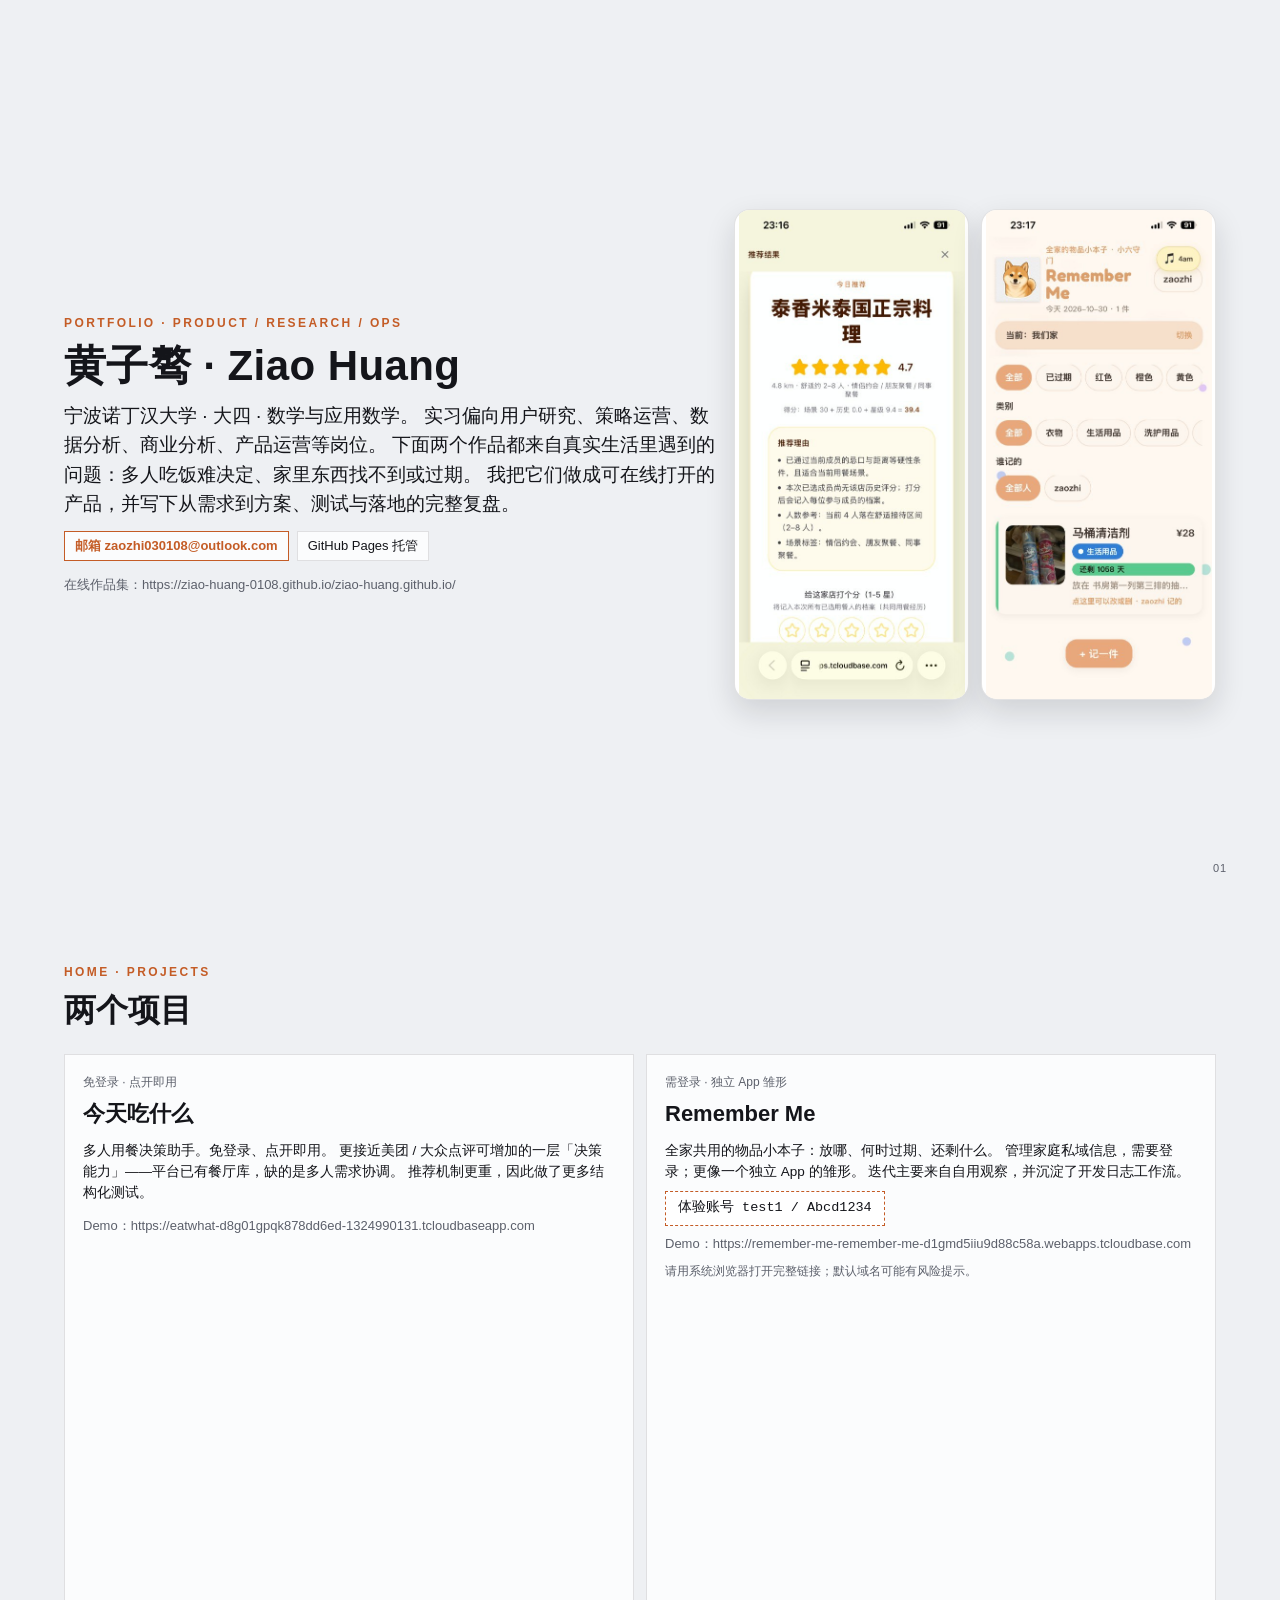
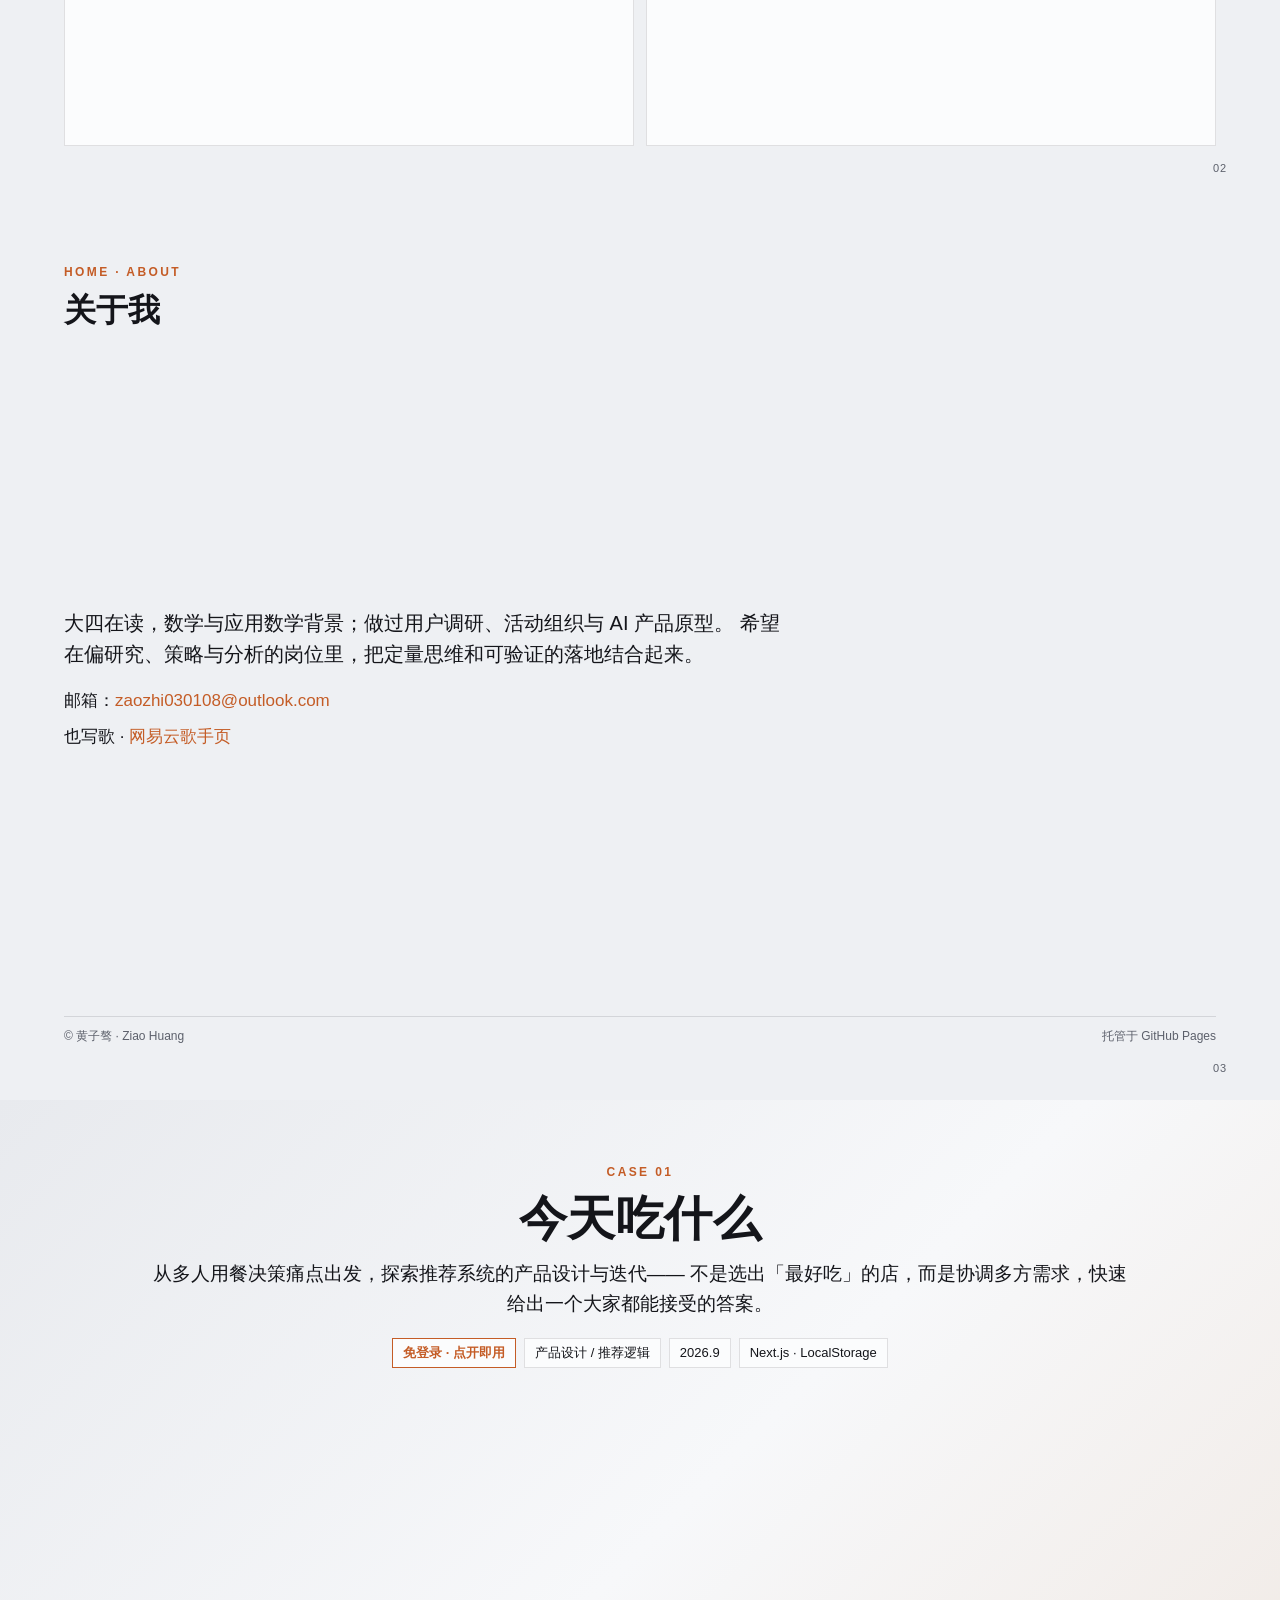
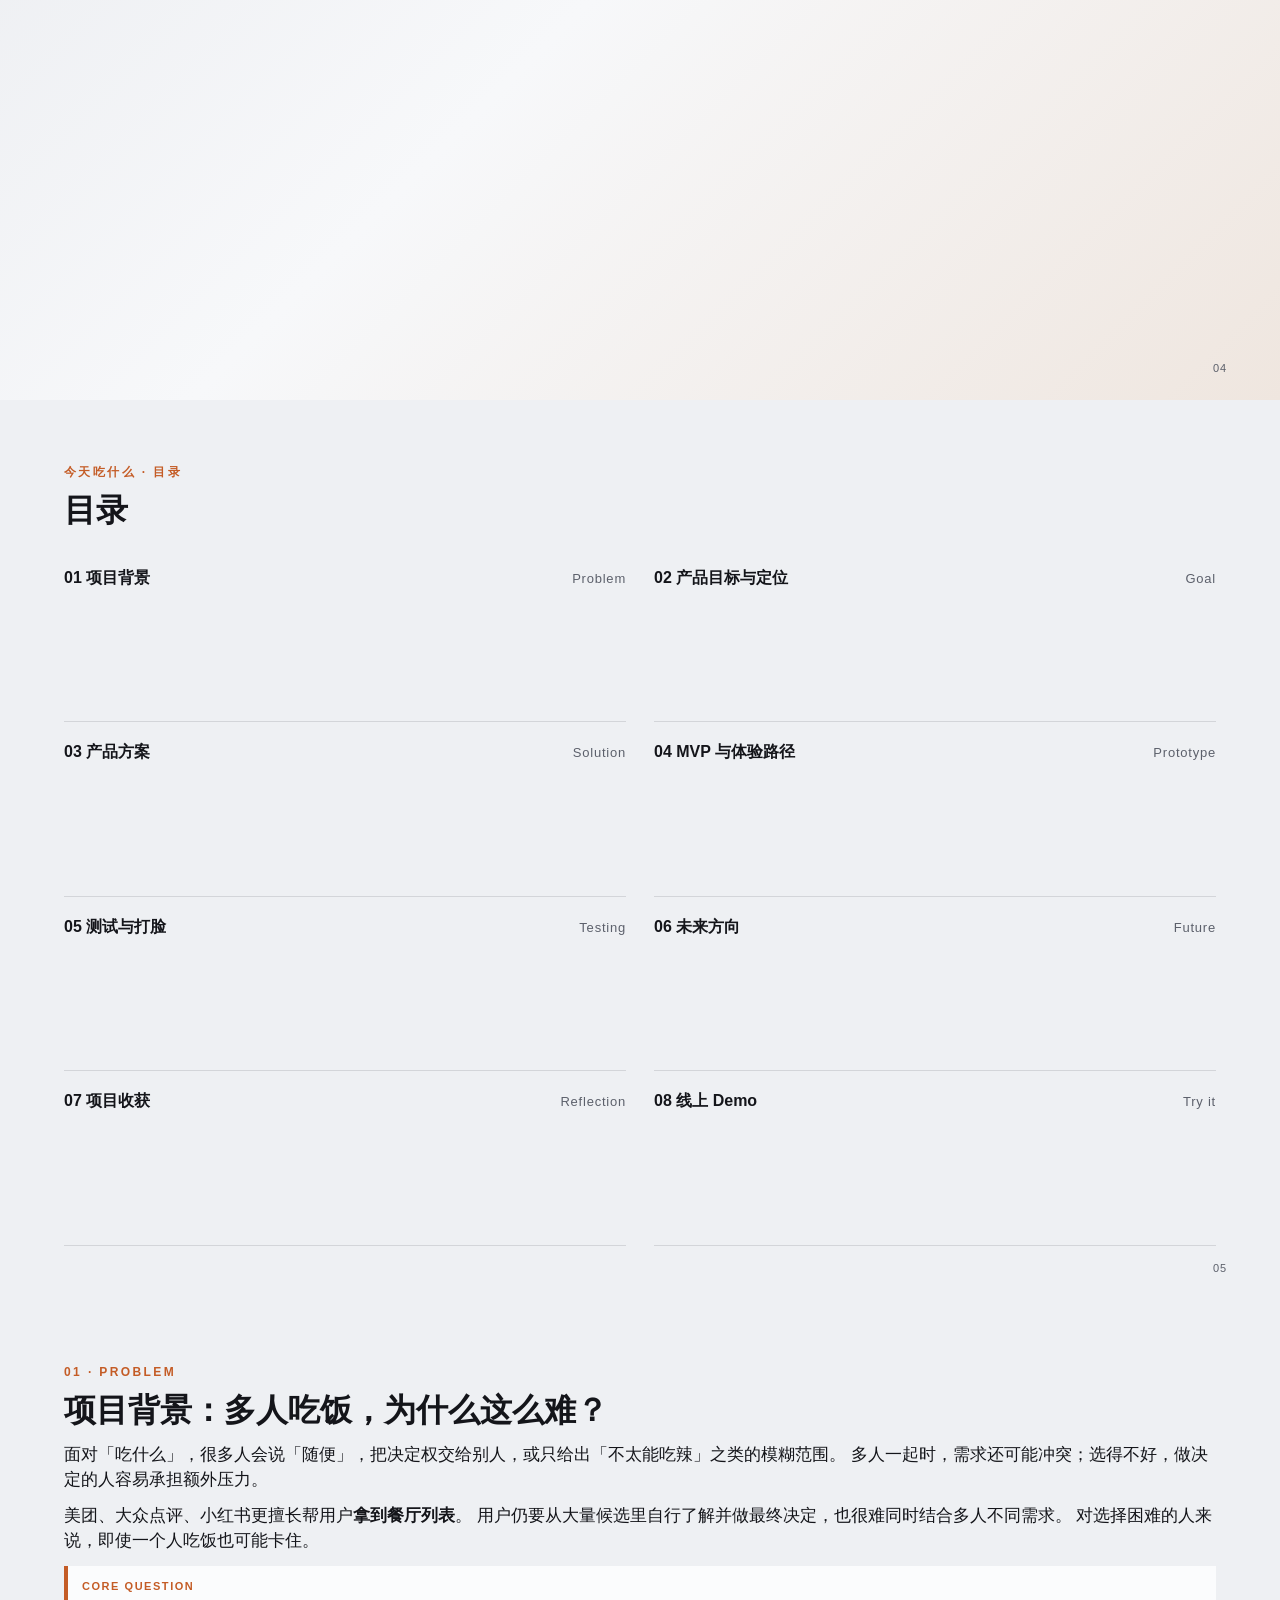
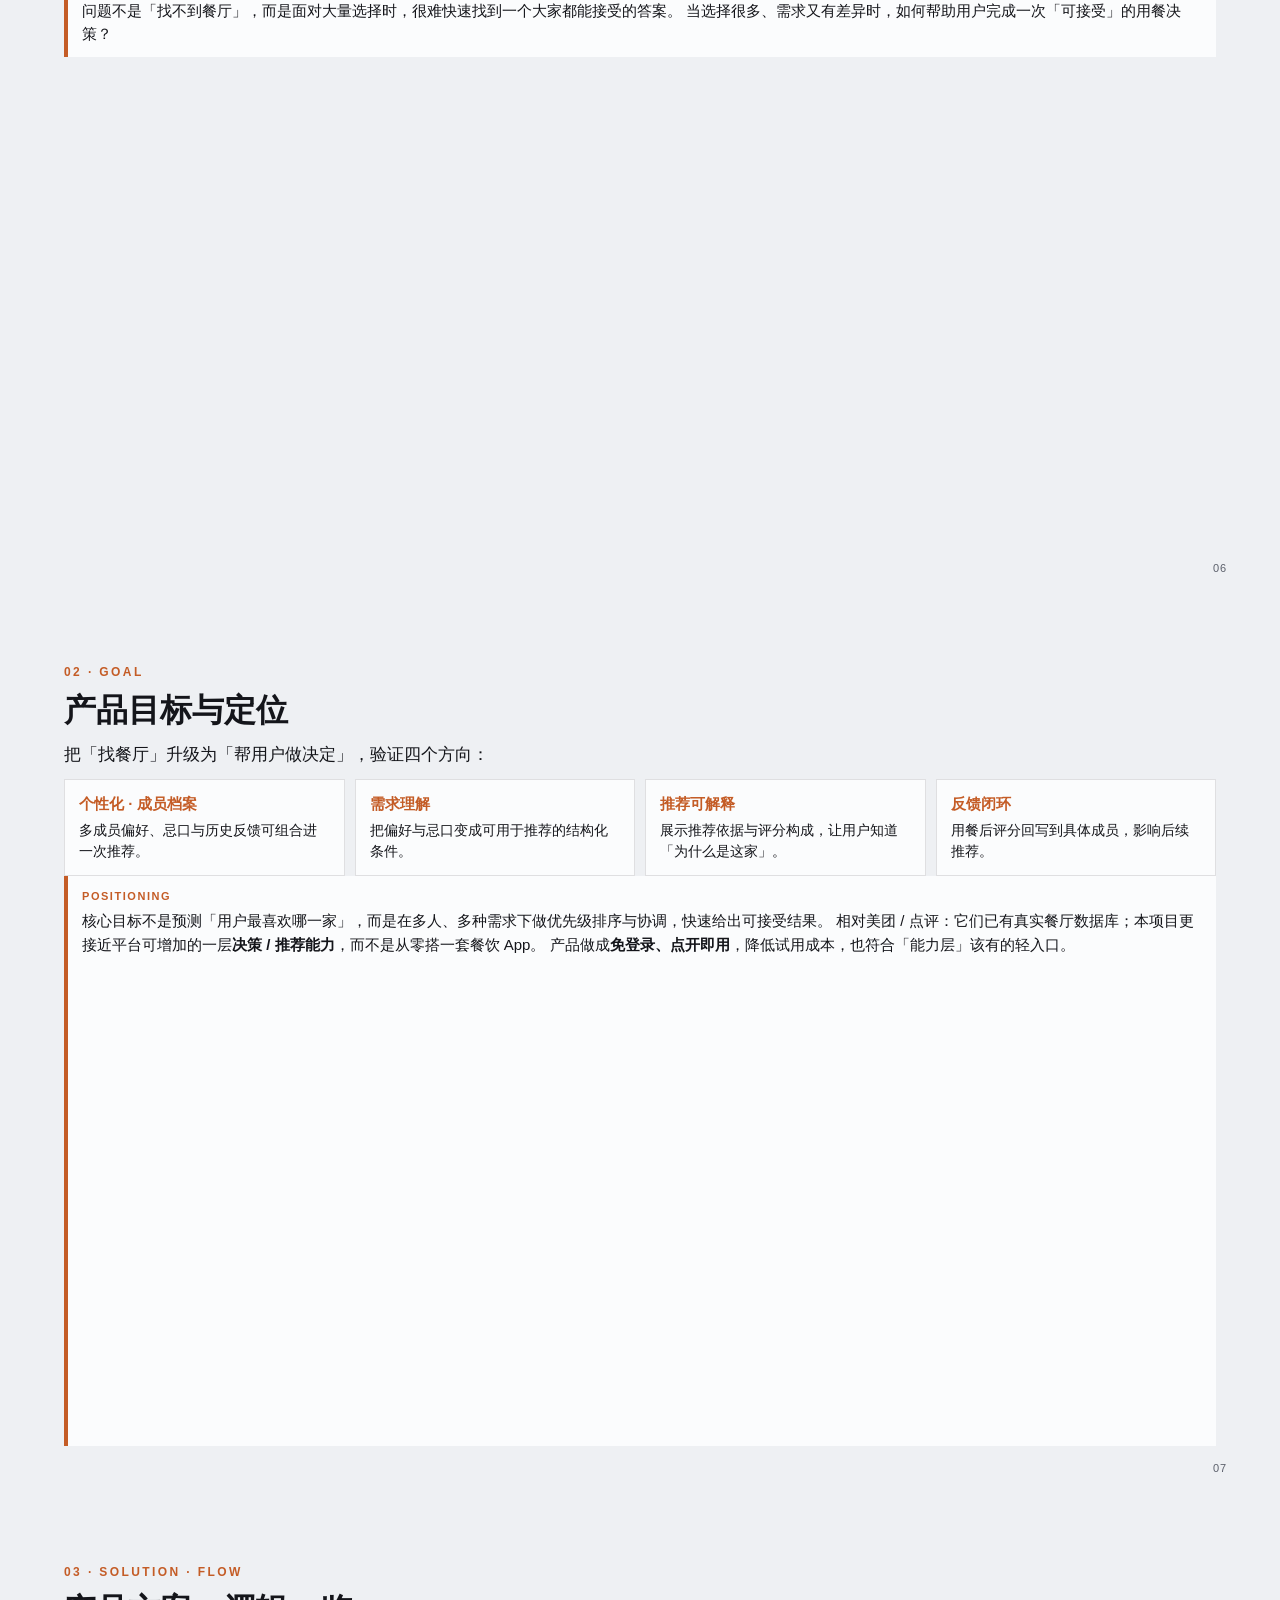
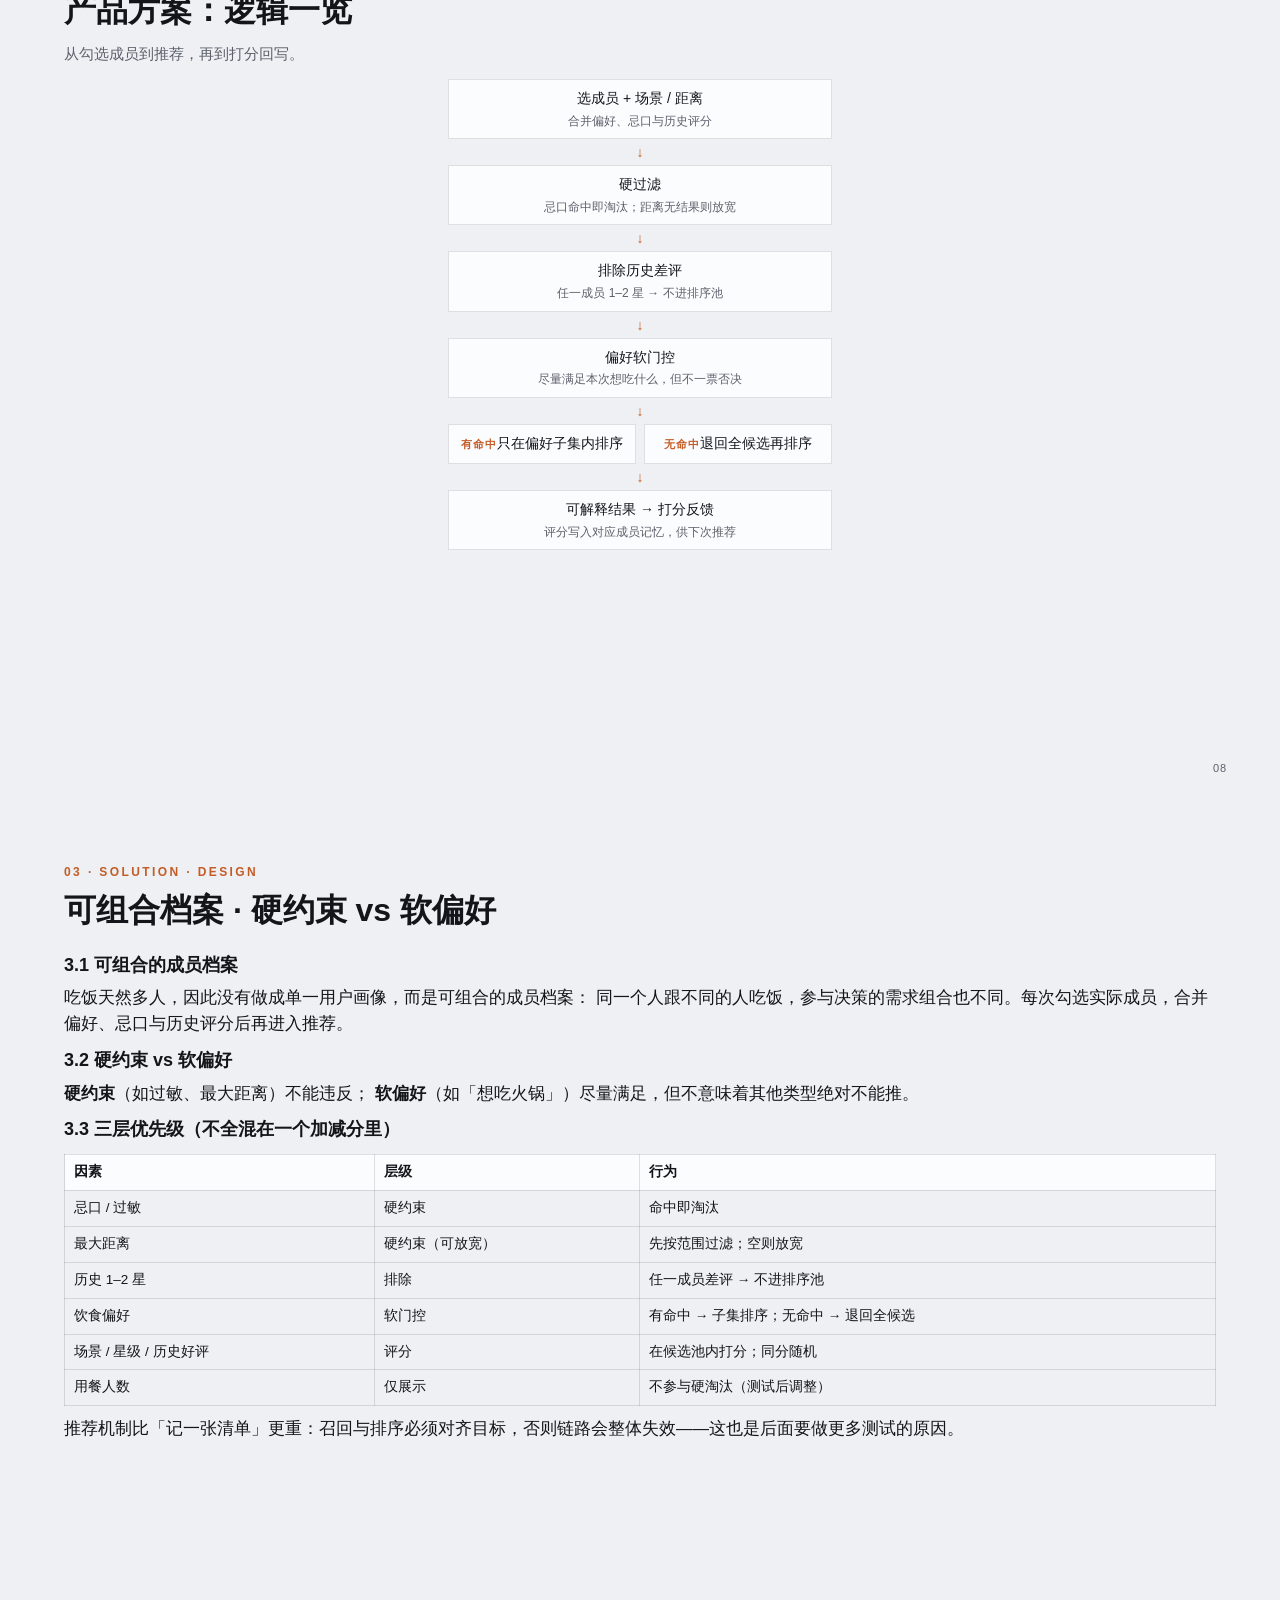
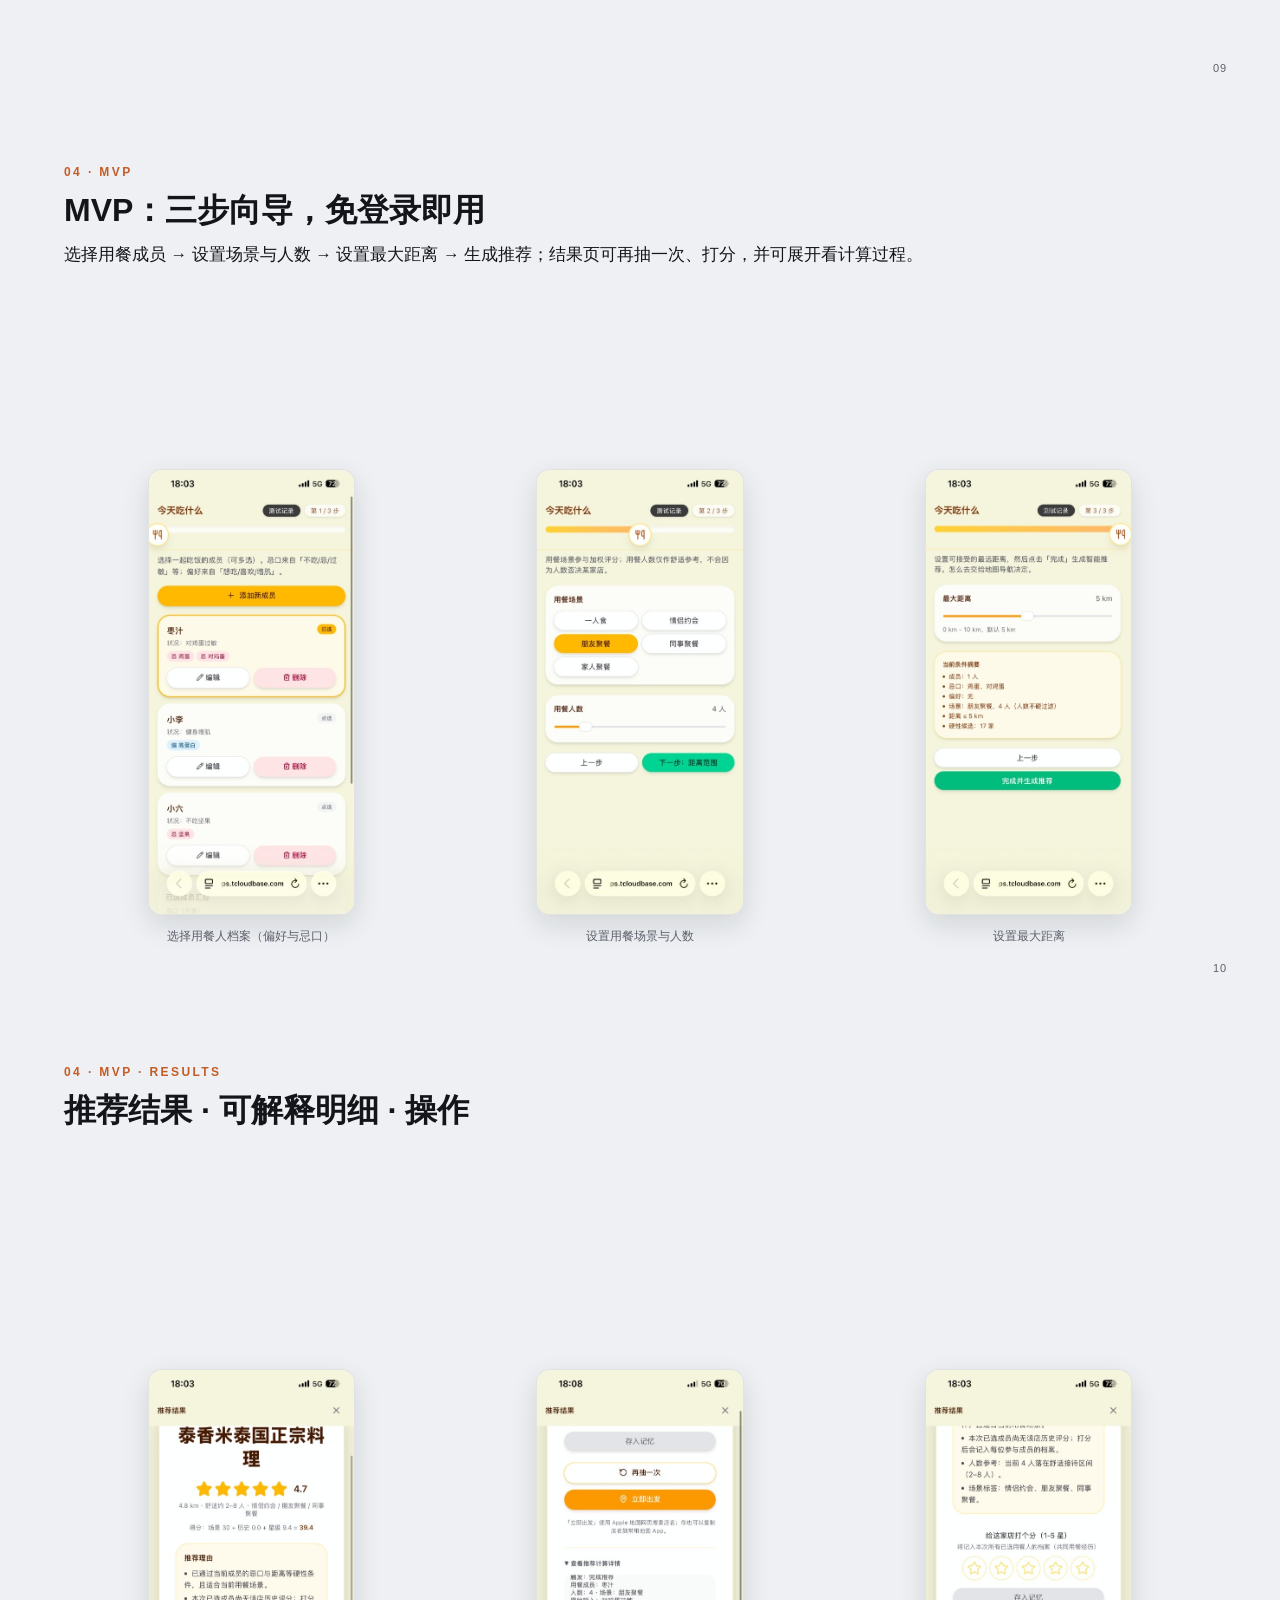
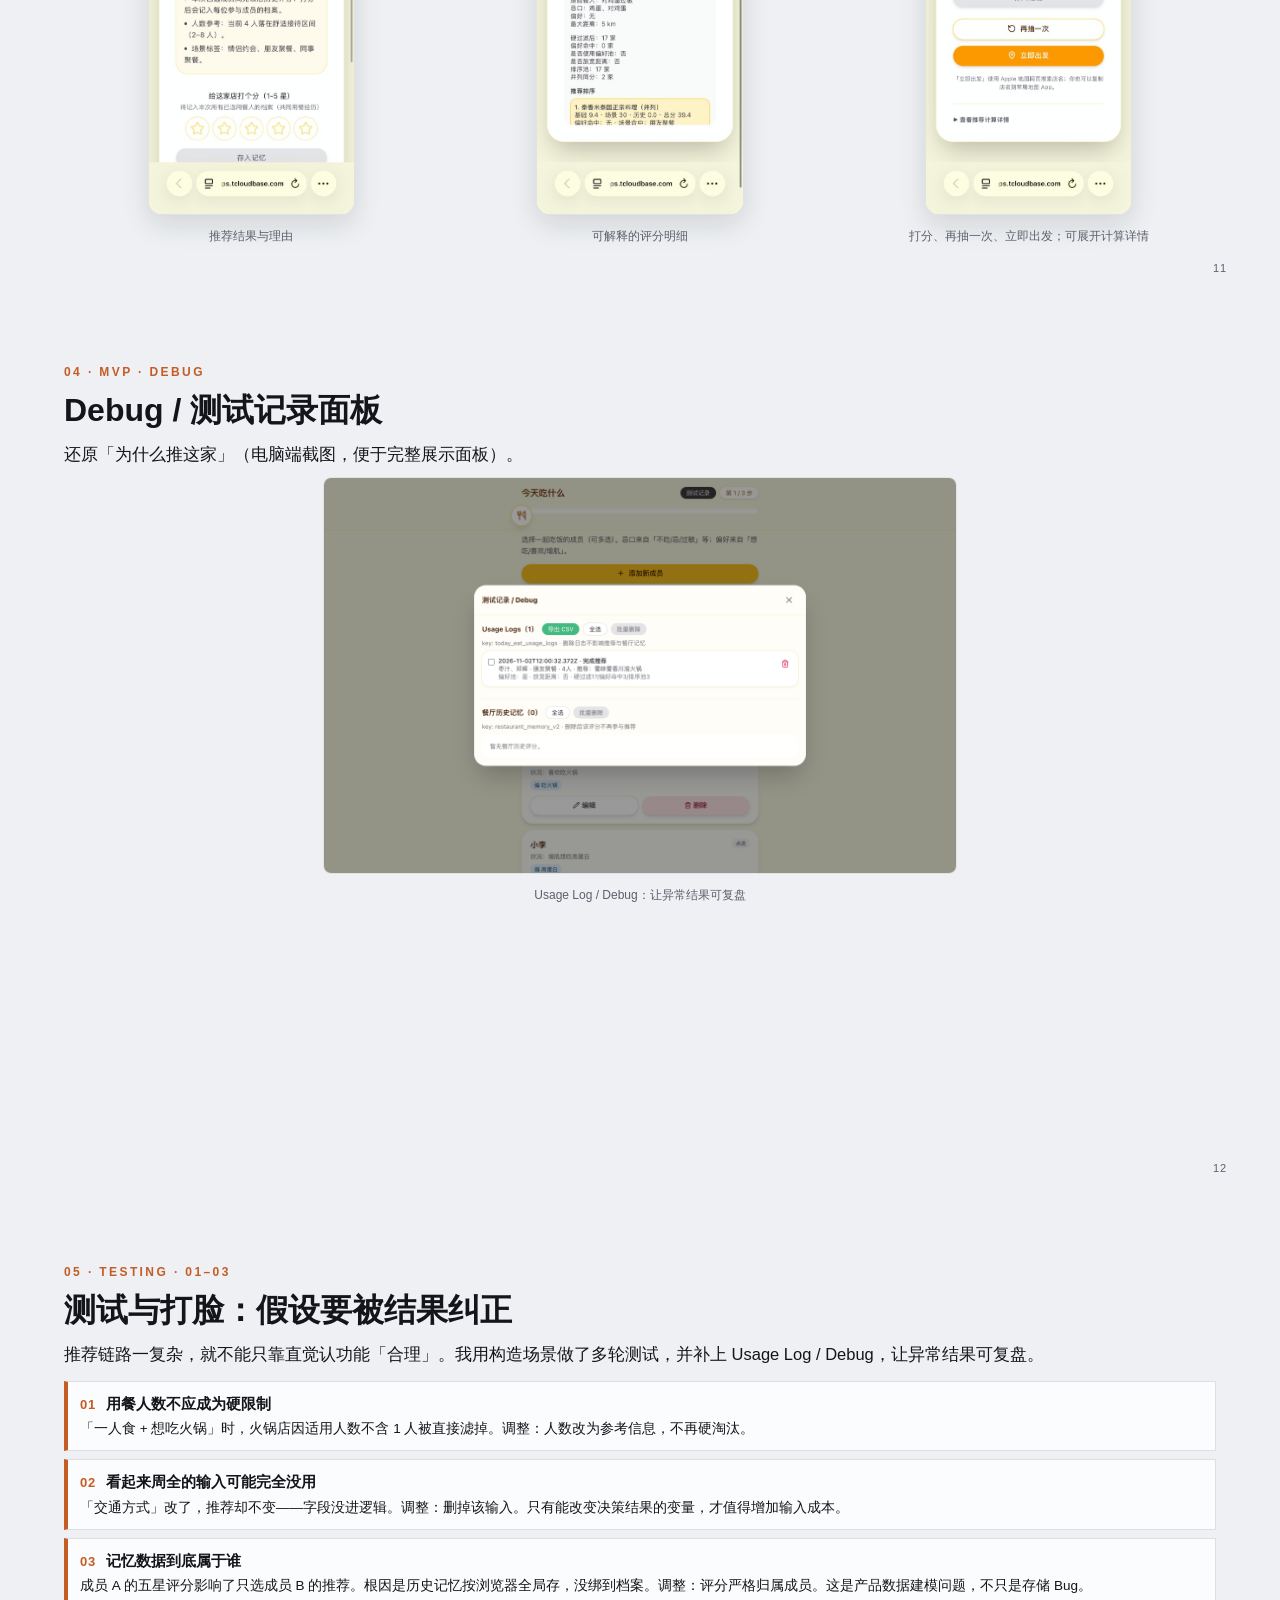
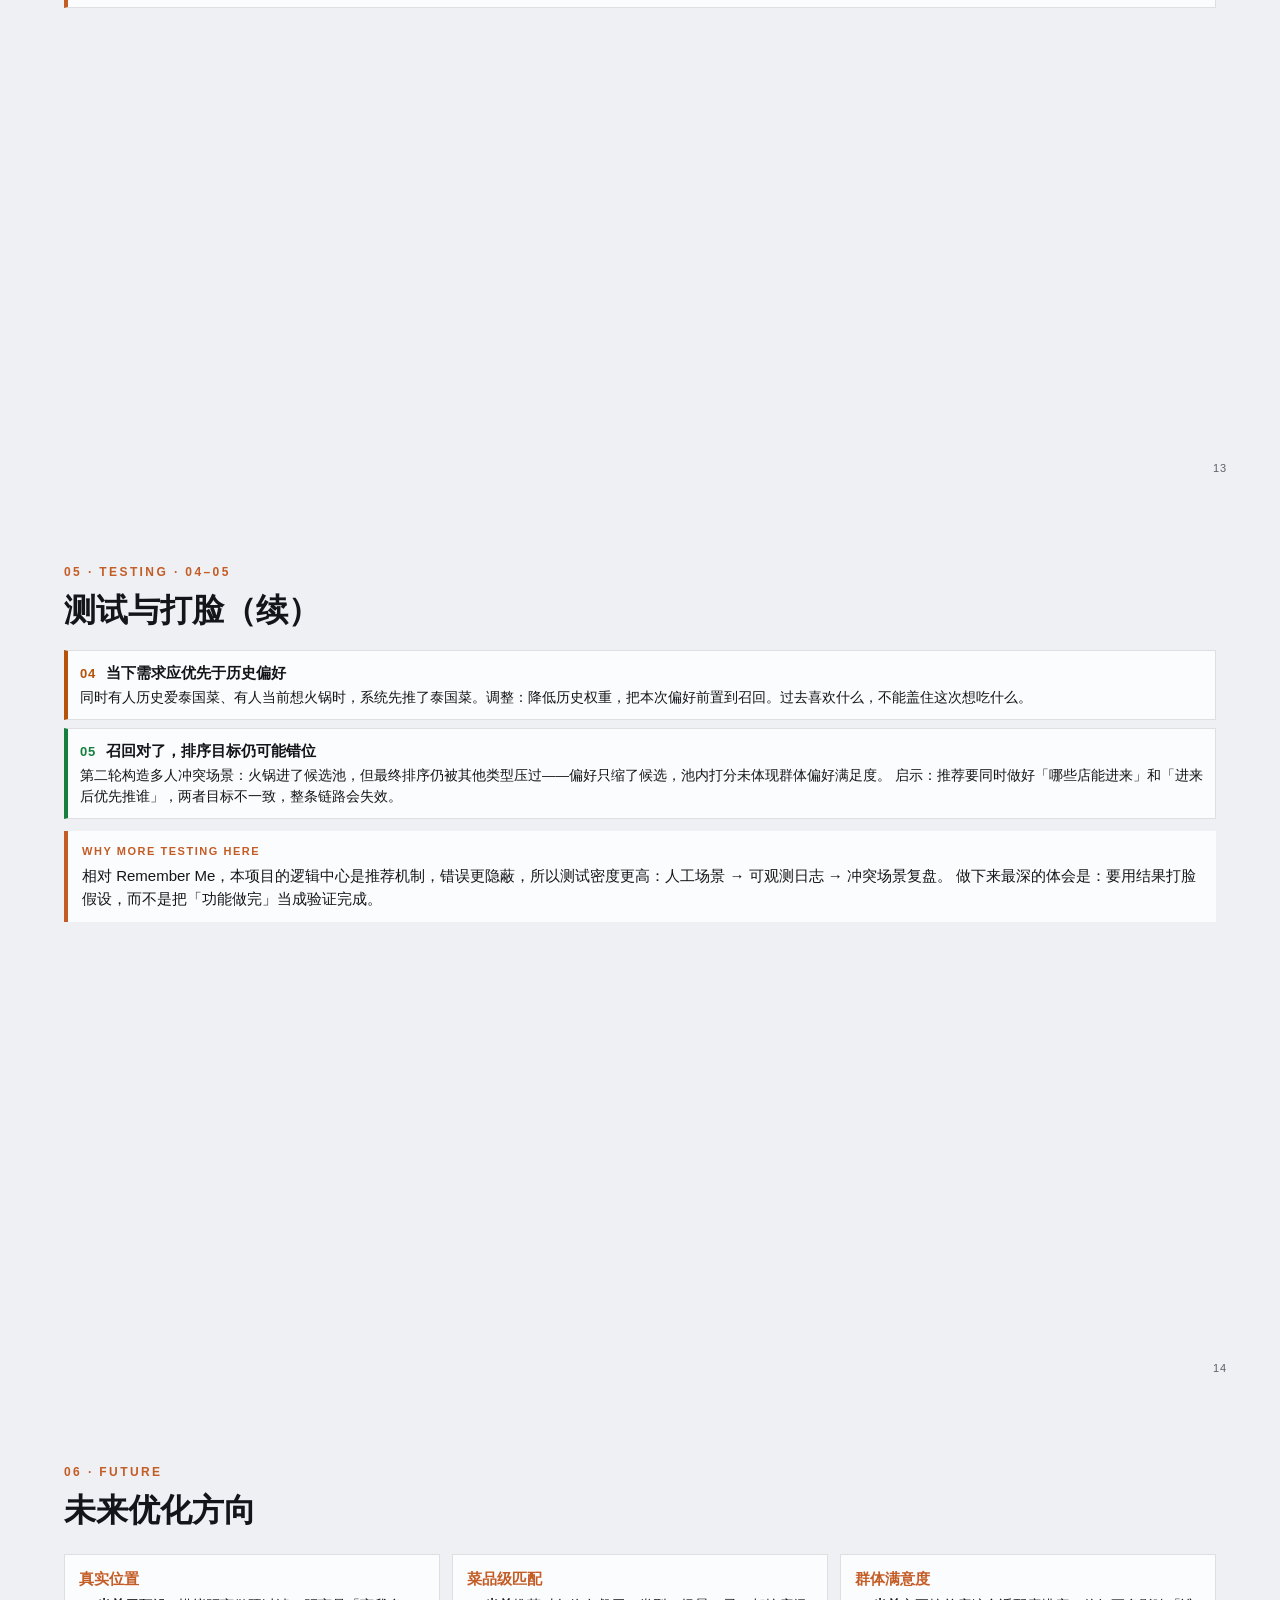
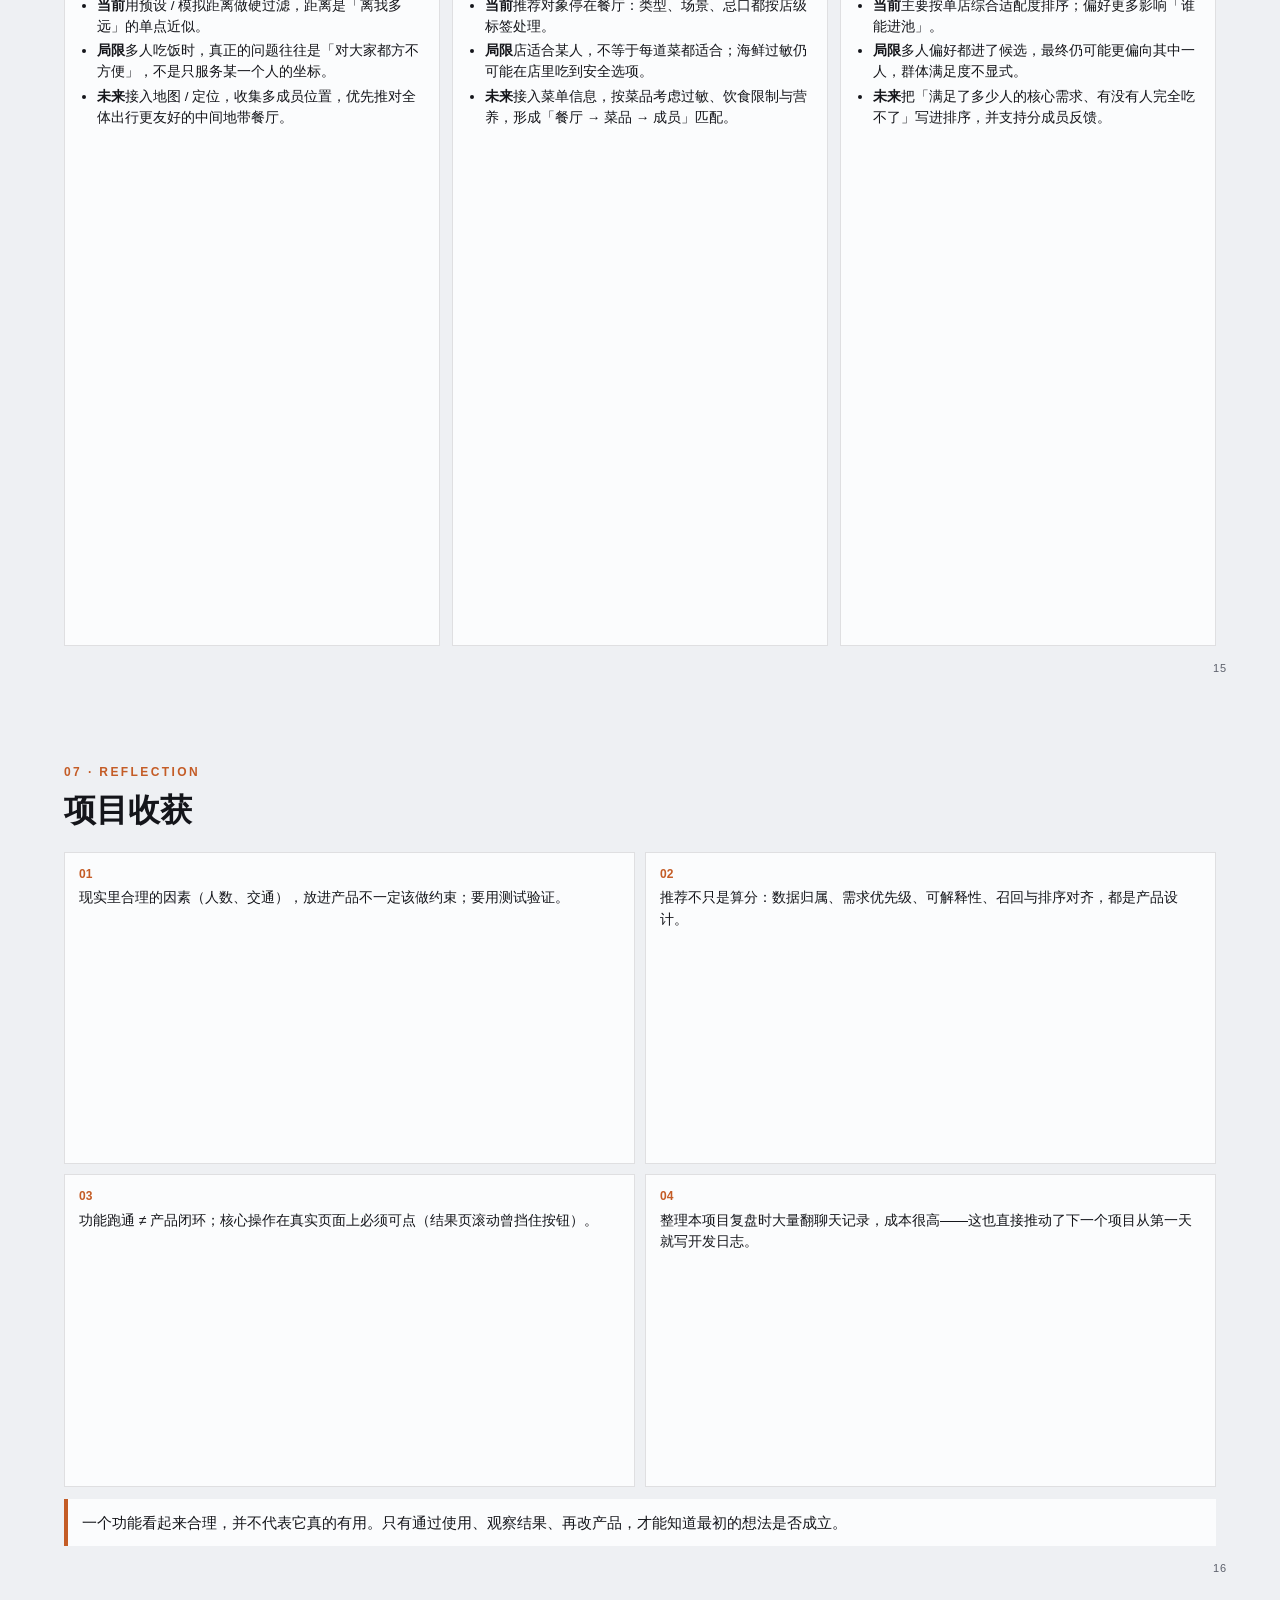
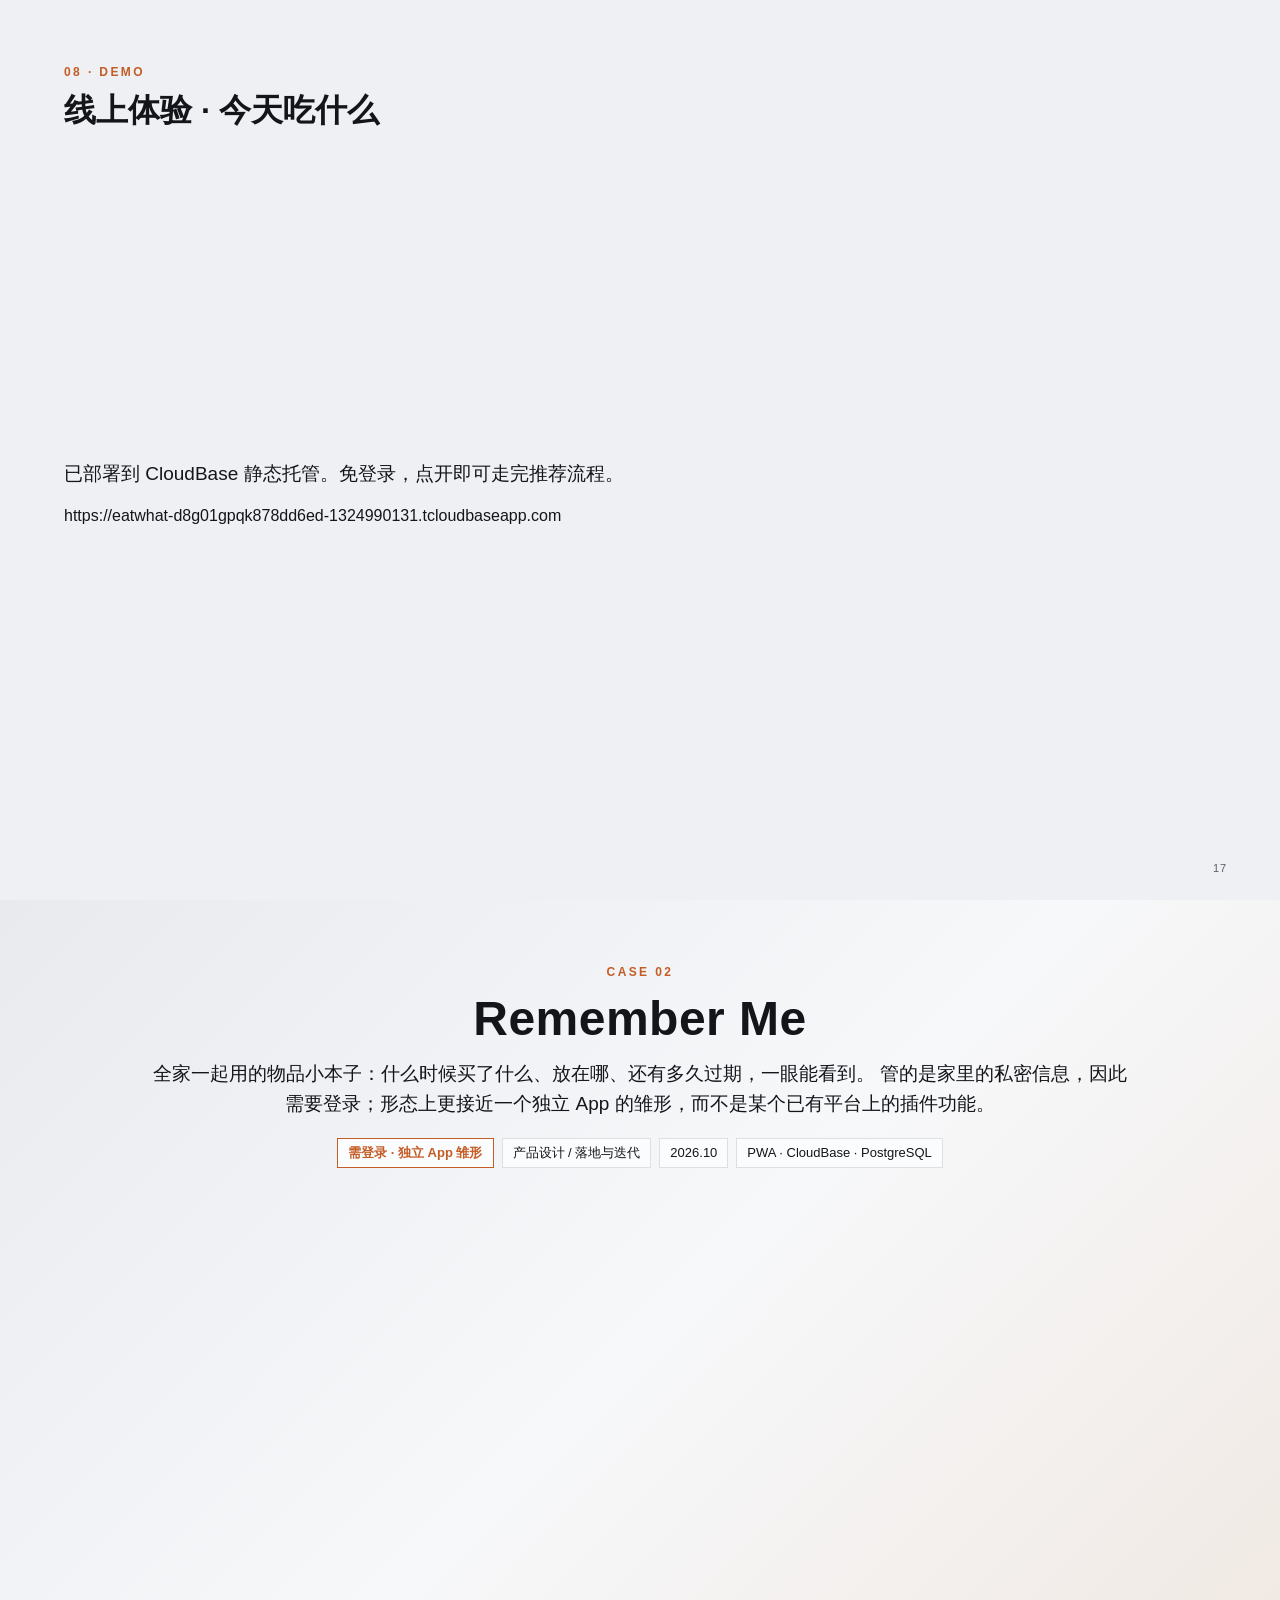
==== commit 2cd2d4bf: "Densify the portfolio PDF into a filled PPT-style deck. Enlarge type, use two-column text-plus-shot " ====
--- a/portfolio-print.html
+++ b/portfolio-print.html
@@ -64,13 +64,13 @@
       font-weight: 600;
     }
     .slide h1 {
-      font-size: 36px;
+      font-size: 42px;
       line-height: 1.2;
       letter-spacing: 0.01em;
       margin-bottom: 10px;
     }
     .slide h2 {
-      font-size: 28px;
+      font-size: 32px;
       line-height: 1.25;
       margin-bottom: 12px;
     }
@@ -78,8 +78,8 @@
       font-size: 18px;
       margin: 10px 0 6px;
     }
-    .lead { font-size: 17px; max-width: 52em; color: var(--ink); }
-    .body { font-size: 15px; color: var(--ink); }
+    .lead { font-size: 19px; max-width: 52em; color: var(--ink); }
+    .body { font-size: 16.5px; color: var(--ink); }
     .mute { color: var(--mute); }
     .grow { flex: 1; min-height: 0; }
 
@@ -163,13 +163,13 @@
     .phones.cols-3 { grid-template-columns: 1fr 1fr 1fr; }
     .phones figure { margin: 0; text-align: center; }
     .phones img {
-      height: 118mm; width: auto; max-width: 100%;
+      height: 128mm; width: auto; max-width: 100%;
       object-fit: contain; border-radius: 14px;
       border: 1px solid var(--line);
       background: #fff;
       box-shadow: 0 10px 28px rgba(20,21,26,0.12);
     }
-    .phones.cols-3 img { height: 108mm; }
+    .phones.cols-3 img { height: 118mm; }
     .phones figcaption { margin-top: 6px; font-size: 12px; color: var(--mute); }
 
     .wide-shot { margin-top: 10px; text-align: center; }
